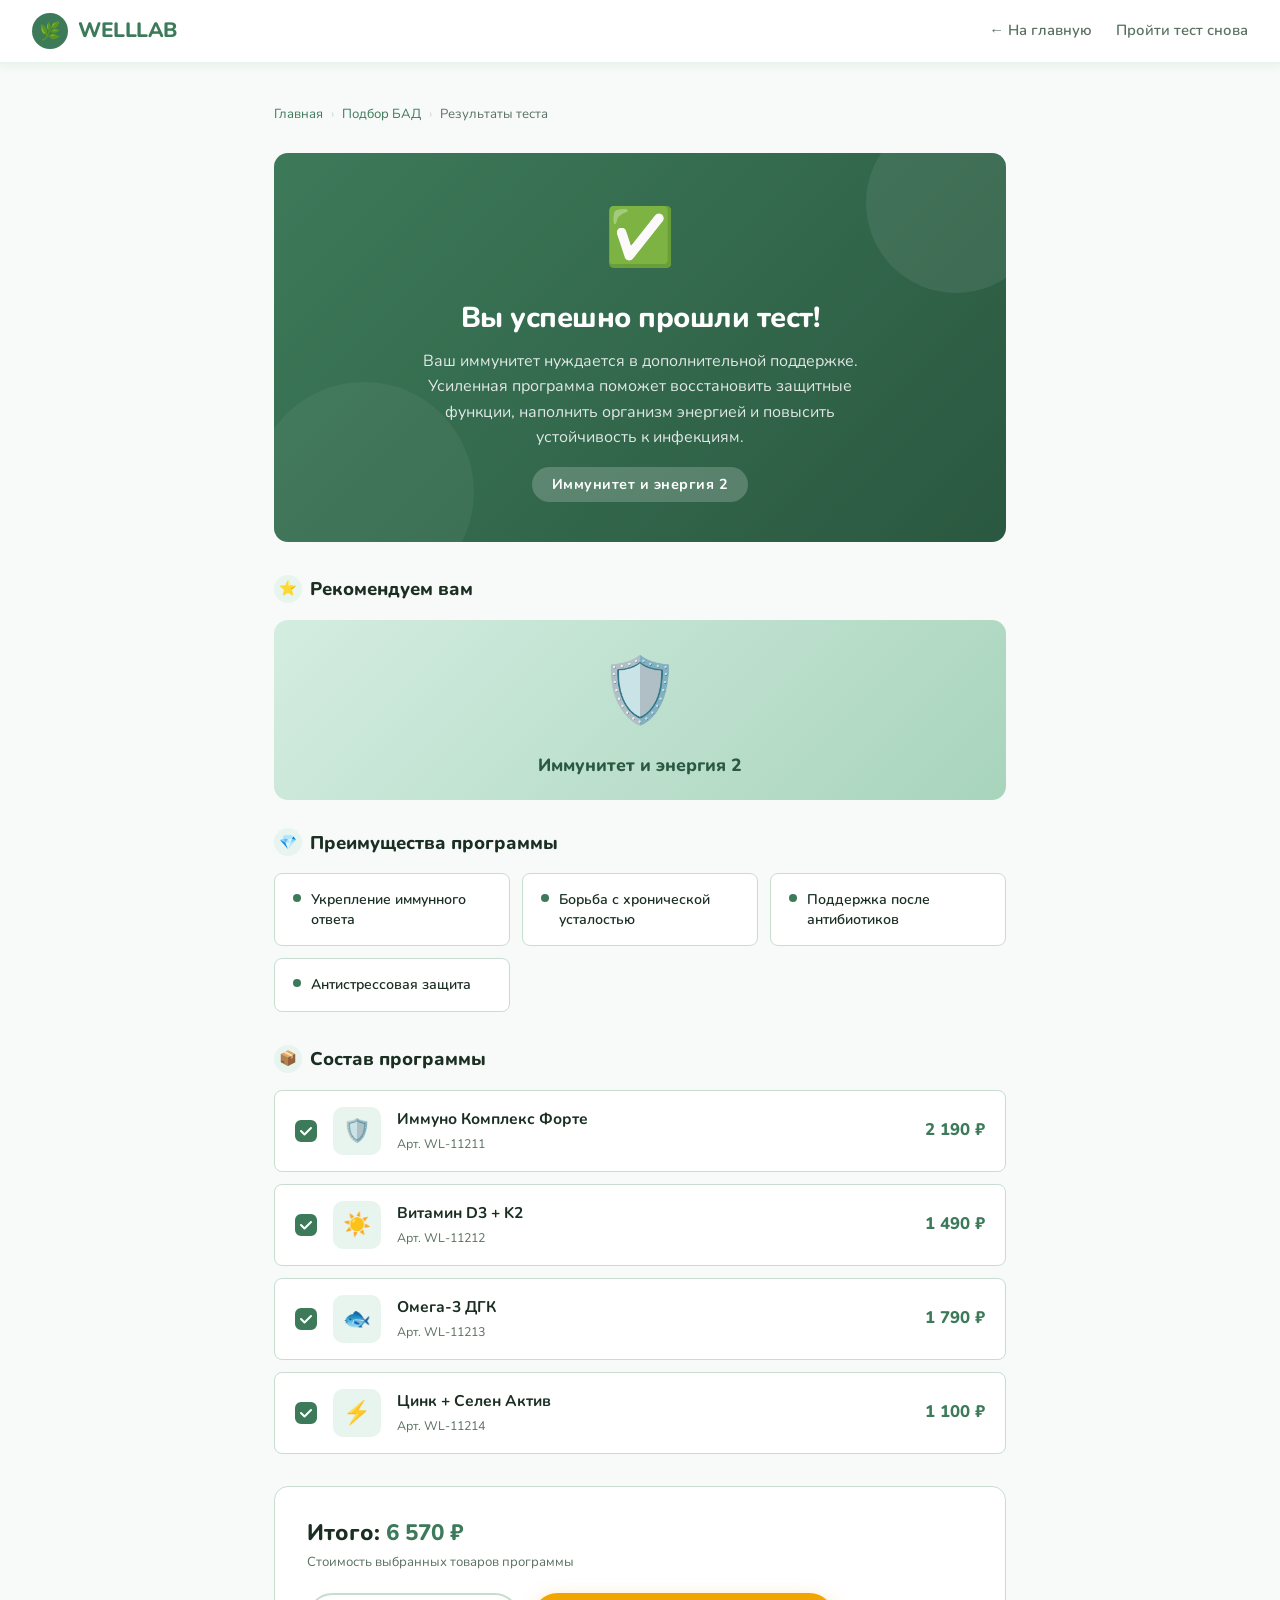
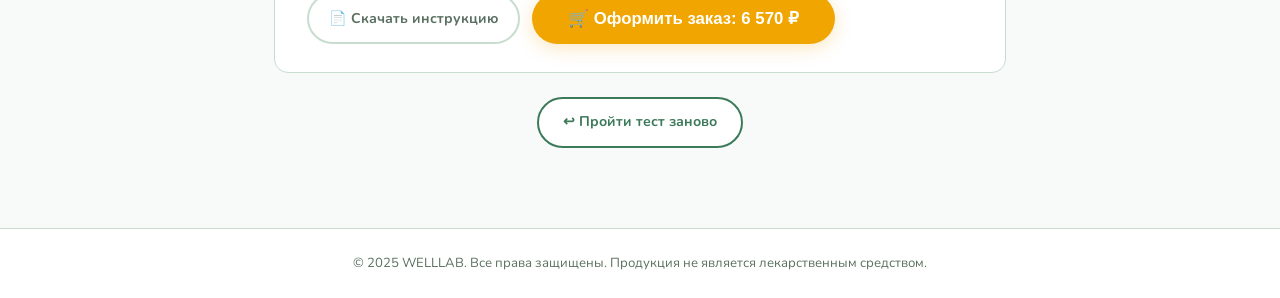
==== result.html @ 95572bc6 "проект ver 1" ====
<!DOCTYPE html>
<html lang="ru">
<head>
  <meta charset="UTF-8"/>
  <meta name="viewport" content="width=device-width, initial-scale=1.0"/>
  <title>Результаты теста — WELLLAB</title>
  <link rel="preconnect" href="https://fonts.googleapis.com"/>
  <link href="https://fonts.googleapis.com/css2?family=Nunito:wght@400;600;700;800;900&display=swap" rel="stylesheet"/>
  <link rel="stylesheet" href="styles.css"/>
</head>
<body>

<header class="site-header">
  <a href="index.html" class="logo">
    <div class="logo-icon">🌿</div>
    WELLLAB
  </a>
  <nav class="header-nav">
    <a href="index.html">← На главную</a>
    <a href="test.html">Пройти тест снова</a>
  </nav>
</header>

<main class="main-content" style="max-width:780px;">

  <!-- BREADCRUMBS -->
  <nav class="breadcrumbs">
    <a href="#">Главная</a>
    <span class="sep">›</span>
    <a href="index.html">Подбор БАД</a>
    <span class="sep">›</span>
    <span>Результаты теста</span>
  </nav>

  <!-- RESULT HERO -->
  <div class="result-hero">
    <span class="result-check">✅</span>
    <h1 class="result-title">Вы успешно прошли тест!</h1>
    <p class="result-subtitle" id="result-desc">
      На основе ваших ответов мы подобрали оптимальную программу БАД, которая поможет улучшить ваше самочувствие.
    </p>
    <div class="result-program-name" id="program-badge">Определяется...</div>
  </div>

  <!-- RECOMMENDATIONS -->
  <div style="margin-bottom:28px;">
    <div class="section-title">
      <span class="section-icon">⭐</span>
      Рекомендуем вам
    </div>

    <!-- Program image placeholder -->
    <div style="background:linear-gradient(135deg,#d4ede1,#a8d4bc);border-radius:var(--radius);height:180px;display:flex;align-items:center;justify-content:center;margin-bottom:20px;overflow:hidden;">
      <div style="text-align:center;">
        <div style="font-size:4rem;" id="program-emoji">🌿</div>
        <div style="font-weight:800;color:var(--green-dark);margin-top:8px;font-size:1.1rem;" id="program-name-display">Ваша программа</div>
      </div>
    </div>
  </div>

  <!-- BENEFITS -->
  <div style="margin-bottom:28px;">
    <div class="section-title">
      <span class="section-icon">💎</span>
      Преимущества программы
    </div>
    <div class="benefits-grid" id="benefits-grid">
      <!-- Filled by JS -->
    </div>
  </div>

  <!-- COMPOSITION -->
  <div style="margin-bottom:28px;">
    <div class="section-title">
      <span class="section-icon">📦</span>
      Состав программы
    </div>
    <div class="products-grid" id="products-grid">
      <!-- Filled by JS -->
    </div>
  </div>

  <!-- CTA -->
  <div class="cta-block">
    <div>
      <div class="cta-total">
        Итого: <span id="total-price">0 ₽</span>
      </div>
      <div class="cta-sub">Стоимость выбранных товаров программы</div>
    </div>
    <div style="display:flex;gap:12px;flex-wrap:wrap;">
      <a href="#" class="btn-download" id="btn-pdf" download>
        📄 Скачать инструкцию
      </a>
      <button class="btn-accent" id="btn-order" onclick="placeOrder()">
        🛒 Оформить заказ
      </button>
    </div>
  </div>

  <!-- RESTART -->
  <div style="text-align:center;margin-top:24px;">
    <a href="test.html" class="btn-secondary" style="font-size:0.88rem;">
      ↩ Пройти тест заново
    </a>
  </div>

</main>

<footer class="site-footer">
  © 2025 WELLLAB. Все права защищены. Продукция не является лекарственным средством.
</footer>

<script>
// ===================== PROGRAM DATA =====================

const PROGRAMS = {
  'Иммунитет и энергия 1': {
    emoji: '🛡️',
    description: 'Отличный результат! Ваш иммунитет в хорошей форме. Базовая программа поддержит защитные силы организма и обеспечит стабильный уровень энергии на каждый день.',
    benefits: [
      'Поддержка естественного иммунитета',
      'Профилактика сезонных ОРВИ',
      'Заряд бодрости и энергии',
      'Антиоксидантная защита клеток'
    ],
    products: [
      { name: 'Иммуно Комплекс', article: 'WL-11201', price: 1890, icon: '🛡️' },
      { name: 'Витамин C 1000', article: 'WL-11202', price: 1250, icon: '🍊' },
      { name: 'Цинк + Селен', article: 'WL-11203', price: 980, icon: '⚡' }
    ]
  },
  'Иммунитет и энергия 2': {
    emoji: '🛡️',
    description: 'Ваш иммунитет нуждается в дополнительной поддержке. Усиленная программа поможет восстановить защитные функции, наполнить организм энергией и повысить устойчивость к инфекциям.',
    benefits: [
      'Укрепление иммунного ответа',
      'Борьба с хронической усталостью',
      'Поддержка после антибиотиков',
      'Антистрессовая защита'
    ],
    products: [
      { name: 'Иммуно Комплекс Форте', article: 'WL-11211', price: 2190, icon: '🛡️' },
      { name: 'Витамин D3 + K2', article: 'WL-11212', price: 1490, icon: '☀️' },
      { name: 'Омега-3 ДГК', article: 'WL-11213', price: 1790, icon: '🐟' },
      { name: 'Цинк + Селен Актив', article: 'WL-11214', price: 1100, icon: '⚡' }
    ]
  },
  'Иммунитет и энергия 3': {
    emoji: '🛡️',
    description: 'Ваш организм требует комплексного восстановления. Максимальная программа разработана для глубокой поддержки иммунитета, восстановления после заболеваний и зарядки энергией.',
    benefits: [
      'Глубокое восстановление иммунитета',
      'Устранение хронического дефицита витаминов',
      'Энергетическая поддержка митохондрий',
      'Противовоспалительный эффект',
      'Восстановление микробиома'
    ],
    products: [
      { name: 'Иммуно Комплекс Макс', article: 'WL-11221', price: 2590, icon: '🛡️' },
      { name: 'Витамин D3 5000 МЕ', article: 'WL-11222', price: 1690, icon: '☀️' },
      { name: 'Омега-3 Премиум', article: 'WL-11223', price: 2190, icon: '🐟' },
      { name: 'Пробиотик Комплекс', article: 'WL-11224', price: 1890, icon: '🦠' },
      { name: 'Коэнзим Q10', article: 'WL-11225', price: 2100, icon: '⚡' }
    ]
  },
  'Зрение 1': {
    emoji: '👁️',
    description: 'Ваши глаза в целом здоровы. Базовая программа для зрения обеспечит профилактическую поддержку и защиту от негативного воздействия экранов и ультрафиолета.',
    benefits: [
      'Профилактика усталости глаз',
      'Защита от синего света',
      'Поддержка цветового зрения',
      'Антиоксидантная защита сетчатки'
    ],
    products: [
      { name: 'Черника Форте', article: 'WL-21101', price: 1390, icon: '🫐' },
      { name: 'Лютеин + Зеаксантин', article: 'WL-21102', price: 1790, icon: '👁️' },
      { name: 'Витамин А', article: 'WL-21103', price: 890, icon: '🥕' }
    ]
  },
  'Зрение 2': {
    emoji: '👁️',
    description: 'Ваши глаза испытывают повышенную нагрузку и нуждаются в серьёзной поддержке. Усиленная программа восстановит зрительные функции, снимет синдром сухого глаза и укрепит сосуды глаз.',
    benefits: [
      'Устранение синдрома сухого глаза',
      'Восстановление при напряжении зрения',
      'Укрепление сосудов сетчатки',
      'Снижение головной боли от экранов',
      'Поддержка ночного зрения'
    ],
    products: [
      { name: 'Черника Форте Макс', article: 'WL-21111', price: 1890, icon: '🫐' },
      { name: 'Лютеин Комплекс', article: 'WL-21112', price: 2190, icon: '👁️' },
      { name: 'Омега-3 для зрения', article: 'WL-21113', price: 1790, icon: '🐟' },
      { name: 'Витамин A + E', article: 'WL-21114', price: 990, icon: '🥕' }
    ]
  },
  'Очищение организма 1': {
    emoji: '🌀',
    description: 'Ваш организм справляется хорошо, но небольшая детокс-поддержка пойдёт на пользу. Мягкая программа очистит организм и улучшит общее самочувствие.',
    benefits: [
      'Мягкое очищение печени',
      'Улучшение работы кишечника',
      'Выведение токсинов',
      'Поддержка кожи изнутри'
    ],
    products: [
      { name: 'Детокс Лайт', article: 'WL-31101', price: 1590, icon: '🌿' },
      { name: 'Клетчатка Пшеничная', article: 'WL-31102', price: 890, icon: '🌾' },
      { name: 'Пробиотик Баланс', article: 'WL-31103', price: 1390, icon: '🦠' }
    ]
  },
  'Очищение организма 2': {
    emoji: '🌀',
    description: 'Вашему организму нужна активная поддержка. Программа среднего уровня комплексно очистит печень и кишечник, нормализует обмен веществ и улучшит состояние кожи.',
    benefits: [
      'Активная детоксикация печени',
      'Нормализация работы ЖКТ',
      'Устранение кожных проявлений интоксикации',
      'Борьба с лишним весом'
    ],
    products: [
      { name: 'Детокс Актив', article: 'WL-31111', price: 2090, icon: '🌿' },
      { name: 'Гепатопротектор Форте', article: 'WL-31112', price: 2390, icon: '🫀' },
      { name: 'Пробиотик + Пребиотик', article: 'WL-31113', price: 1790, icon: '🦠' },
      { name: 'Сорбент Природный', article: 'WL-31114', price: 990, icon: '🪨' }
    ]
  },
  'Очищение организма 3': {
    emoji: '🌀',
    description: 'Ваш организм накопил значительную нагрузку токсинов. Интенсивная программа детоксикации полностью восстановит функции печени, кишечника и нормализует состояние кожи.',
    benefits: [
      'Глубокая детоксикация организма',
      'Полное восстановление микробиома',
      'Интенсивная поддержка печени',
      'Борьба с хронической интоксикацией',
      'Оздоровление кожи и волос'
    ],
    products: [
      { name: 'Детокс Максимум', article: 'WL-31121', price: 2790, icon: '🌿' },
      { name: 'Гепатопротектор Плюс', article: 'WL-31122', price: 2790, icon: '🫀' },
      { name: 'Синбиотик Комплекс', article: 'WL-31123', price: 2190, icon: '🦠' },
      { name: 'Сорбент + Клетчатка', article: 'WL-31124', price: 1290, icon: '🪨' },
      { name: 'Куркумин Актив', article: 'WL-31125', price: 1890, icon: '🌸' }
    ]
  }
};

// ===================== STATE =====================
let checkedProducts = [];
let currentProgram = null;

// ===================== INIT =====================
function init() {
  const raw = sessionStorage.getItem('testResult');
  if (!raw) {
    // Demo fallback
    loadProgram('Иммунитет и энергия 2', 'Иммунитет и энергия');
    return;
  }

  const result = JSON.parse(raw);
  document.getElementById('program-badge').textContent = result.program;

  const prog = PROGRAMS[result.program];
  if (!prog) {
    loadProgram('Иммунитет и энергия 2', 'Иммунитет и энергия');
    return;
  }

  loadProgram(result.program, result.topic);
}

function loadProgram(programKey, topic) {
  currentProgram = programKey;
  const prog = PROGRAMS[programKey];

  // Update hero
  document.getElementById('result-desc').textContent = prog.description;
  document.getElementById('program-badge').textContent = programKey;
  document.getElementById('program-emoji').textContent = prog.emoji;
  document.getElementById('program-name-display').textContent = programKey;

  // Benefits
  const grid = document.getElementById('benefits-grid');
  grid.innerHTML = prog.benefits.map(b => `
    <div class="benefit-card">
      <span class="benefit-dot"></span>
      ${b}
    </div>
  `).join('');

  // Products
  checkedProducts = prog.products.map(() => true);
  renderProducts(prog);
}

function renderProducts(prog) {
  const grid = document.getElementById('products-grid');
  grid.innerHTML = prog.products.map((p, i) => `
    <div class="product-card" id="product-${i}">
      <div class="product-checkbox ${checkedProducts[i] ? '' : 'unchecked'}" id="chk-${i}" onclick="toggleProduct(${i})">
        ${checkedProducts[i] ? `<svg viewBox="0 0 14 14" fill="none" xmlns="http://www.w3.org/2000/svg">
          <path d="M2 7L5.5 10.5L12 4" stroke="white" stroke-width="2" stroke-linecap="round" stroke-linejoin="round"/>
        </svg>` : ''}
      </div>
      <div class="product-icon">${p.icon}</div>
      <div class="product-info">
        <div class="product-name">${p.name}</div>
        <div class="product-article">Арт. ${p.article}</div>
      </div>
      <div class="product-price">${p.price.toLocaleString('ru-RU')} ₽</div>
    </div>
  `).join('');

  updateTotal(prog);
}

function toggleProduct(i) {
  checkedProducts[i] = !checkedProducts[i];
  const prog = PROGRAMS[currentProgram];
  renderProducts(prog);
}

function updateTotal(prog) {
  let total = 0;
  prog.products.forEach((p, i) => {
    if (checkedProducts[i]) total += p.price;
  });
  document.getElementById('total-price').textContent = total.toLocaleString('ru-RU') + ' ₽';
  document.getElementById('btn-order').textContent = `🛒 Оформить заказ: ${total.toLocaleString('ru-RU')} ₽`;
}

function placeOrder() {
  const prog = PROGRAMS[currentProgram];
  const selected = prog.products.filter((p, i) => checkedProducts[i]);
  const names = selected.map(p => p.name).join(', ');
  alert(`Заказ оформляется!\n\nТовары: ${names}\n\nВ реальном сайте здесь откроется страница оформления заказа.`);
}

// ===================== RUN =====================
init();
</script>

</body>
</html>
---- styles.css ----
/* ===== CSS VARIABLES ===== */
:root {
  --green: #3d7a5a;
  --green-dark: #2a5840;
  --green-light: #e8f4ee;
  --green-mid: #6aab84;
  --accent: #f0a500;
  --accent-light: #fff8e7;
  --text: #1a2e22;
  --text-muted: #5a7060;
  --border: #c8ddd0;
  --bg: #f7faf8;
  --white: #ffffff;
  --red: #d94040;
  --red-light: #fdf0f0;
  --gray-light: #d0d8d4;
  --gray-mid: #8a9e94;
  --shadow: 0 2px 16px rgba(61,122,90,0.10);
  --shadow-card: 0 4px 24px rgba(61,122,90,0.13);
  --radius: 14px;
  --radius-sm: 8px;
}

/* ===== RESET & BASE ===== */
*, *::before, *::after { box-sizing: border-box; margin: 0; padding: 0; }

html { font-size: 16px; scroll-behavior: smooth; }

body {
  font-family: 'Nunito', 'Segoe UI', Arial, sans-serif;
  background: var(--bg);
  color: var(--text);
  min-height: 100vh;
  line-height: 1.6;
}

/* ===== HEADER ===== */
.site-header {
  background: var(--white);
  border-bottom: 2px solid var(--green-light);
  padding: 0 32px;
  height: 64px;
  display: flex;
  align-items: center;
  justify-content: space-between;
  position: sticky;
  top: 0;
  z-index: 100;
  box-shadow: 0 2px 8px rgba(61,122,90,0.07);
}

.logo {
  display: flex;
  align-items: center;
  gap: 10px;
  text-decoration: none;
  font-weight: 800;
  font-size: 1.3rem;
  color: var(--green);
  letter-spacing: -0.5px;
}

.logo-icon {
  width: 36px;
  height: 36px;
  background: var(--green);
  border-radius: 50%;
  display: flex;
  align-items: center;
  justify-content: center;
  color: white;
  font-size: 1.1rem;
}

.header-nav { display: flex; gap: 24px; align-items: center; }
.header-nav a {
  text-decoration: none;
  color: var(--text-muted);
  font-size: 0.92rem;
  font-weight: 600;
  transition: color 0.2s;
}
.header-nav a:hover { color: var(--green); }

/* ===== BREADCRUMBS ===== */
.breadcrumbs {
  display: flex;
  align-items: center;
  gap: 8px;
  font-size: 0.82rem;
  color: var(--text-muted);
  margin-bottom: 28px;
}
.breadcrumbs a { color: var(--green); text-decoration: none; }
.breadcrumbs a:hover { text-decoration: underline; }
.breadcrumbs .sep { color: var(--gray-light); }

/* ===== MAIN LAYOUT ===== */
.main-content {
  max-width: 860px;
  margin: 0 auto;
  padding: 40px 24px 80px;
}

/* ===== WELCOME PAGE ===== */
.welcome-hero {
  display: grid;
  grid-template-columns: 1fr 1fr;
  gap: 40px;
  align-items: start;
  margin-bottom: 40px;
}

.welcome-banner {
  border-radius: var(--radius);
  overflow: hidden;
  box-shadow: var(--shadow-card);
  background: linear-gradient(135deg, #d4ede1 0%, #a8d4bc 100%);
  min-height: 320px;
  display: flex;
  align-items: center;
  justify-content: center;
  position: relative;
}

.welcome-banner-inner {
  text-align: center;
  padding: 32px;
}

.banner-emoji { font-size: 5rem; display: block; margin-bottom: 12px; }
.banner-label {
  font-size: 0.9rem;
  font-weight: 700;
  color: var(--green-dark);
  letter-spacing: 1px;
  text-transform: uppercase;
}

.welcome-info { padding: 8px 0; }

.page-title {
  font-size: 1.9rem;
  font-weight: 800;
  color: var(--text);
  line-height: 1.25;
  margin-bottom: 20px;
  letter-spacing: -0.5px;
}

.page-title span { color: var(--green); }

.welcome-description {
  font-size: 0.97rem;
  color: var(--text-muted);
  line-height: 1.7;
  margin-bottom: 20px;
}

.welcome-features {
  list-style: none;
  margin-bottom: 24px;
  display: flex;
  flex-direction: column;
  gap: 8px;
}

.welcome-features li {
  display: flex;
  align-items: center;
  gap: 10px;
  font-size: 0.92rem;
  color: var(--text);
  font-weight: 600;
}

.feature-icon {
  width: 28px;
  height: 28px;
  background: var(--green-light);
  border-radius: 50%;
  display: flex;
  align-items: center;
  justify-content: center;
  font-size: 0.85rem;
  flex-shrink: 0;
}

.warning-box {
  background: var(--accent-light);
  border: 1.5px solid #f5d070;
  border-radius: var(--radius-sm);
  padding: 14px 16px;
  font-size: 0.85rem;
  color: #7a5c00;
  line-height: 1.55;
  margin-bottom: 28px;
}

.warning-box strong { font-weight: 800; }

/* ===== BUTTONS ===== */
.btn-primary {
  display: inline-flex;
  align-items: center;
  gap: 8px;
  background: var(--green);
  color: var(--white);
  font-size: 1rem;
  font-weight: 700;
  padding: 14px 32px;
  border: none;
  border-radius: 50px;
  cursor: pointer;
  text-decoration: none;
  transition: background 0.2s, box-shadow 0.2s, transform 0.15s;
  box-shadow: 0 4px 16px rgba(61,122,90,0.22);
}

.btn-primary:hover {
  background: var(--green-dark);
  box-shadow: 0 6px 24px rgba(61,122,90,0.30);
  transform: translateY(-1px);
}

.btn-primary:active { transform: translateY(0); }

.btn-secondary {
  display: inline-flex;
  align-items: center;
  gap: 8px;
  background: var(--white);
  color: var(--green);
  font-size: 0.95rem;
  font-weight: 700;
  padding: 12px 24px;
  border: 2px solid var(--green);
  border-radius: 50px;
  cursor: pointer;
  text-decoration: none;
  transition: all 0.2s;
}

.btn-secondary:hover {
  background: var(--green-light);
}

.btn-secondary:disabled, .btn-secondary[disabled] {
  opacity: 0.38;
  cursor: not-allowed;
  pointer-events: none;
}

.btn-accent {
  display: inline-flex;
  align-items: center;
  gap: 8px;
  background: var(--accent);
  color: var(--white);
  font-size: 1.05rem;
  font-weight: 800;
  padding: 15px 36px;
  border: none;
  border-radius: 50px;
  cursor: pointer;
  text-decoration: none;
  transition: background 0.2s, box-shadow 0.2s, transform 0.15s;
  box-shadow: 0 4px 18px rgba(240,165,0,0.25);
}

.btn-accent:hover {
  background: #d4920a;
  box-shadow: 0 6px 24px rgba(240,165,0,0.35);
  transform: translateY(-1px);
}

/* ===== STEPPER ===== */
.stepper-wrap {
  margin-bottom: 32px;
}

.stepper-header {
  display: flex;
  justify-content: space-between;
  align-items: center;
  margin-bottom: 12px;
}

.stepper-title {
  font-size: 1.5rem;
  font-weight: 800;
  color: var(--text);
}

.step-label {
  font-size: 0.85rem;
  font-weight: 700;
  color: var(--text-muted);
  background: var(--green-light);
  padding: 4px 12px;
  border-radius: 50px;
}

.stepper-bar {
  display: flex;
  gap: 8px;
  margin-bottom: 6px;
}

.step-track {
  flex: 1;
  height: 6px;
  border-radius: 3px;
  background: var(--gray-light);
  transition: background 0.3s;
}

.step-track.active { background: var(--text); }
.step-track.done { background: var(--green); }

/* ===== QUESTION CARD ===== */
.question-card {
  background: var(--white);
  border-radius: var(--radius);
  box-shadow: var(--shadow);
  padding: 36px 40px;
  margin-bottom: 24px;
  border: 1.5px solid var(--border);
  animation: fadeInUp 0.3s ease;
}

@keyframes fadeInUp {
  from { opacity: 0; transform: translateY(16px); }
  to { opacity: 1; transform: translateY(0); }
}

.question-meta {
  display: flex;
  align-items: center;
  gap: 10px;
  margin-bottom: 14px;
}

.question-num {
  font-size: 0.8rem;
  font-weight: 700;
  color: var(--green);
  background: var(--green-light);
  padding: 3px 10px;
  border-radius: 50px;
  letter-spacing: 0.5px;
}

.question-text {
  font-size: 1.1rem;
  font-weight: 700;
  color: var(--text);
  line-height: 1.4;
  margin-bottom: 20px;
}

/* ===== INPUT FIELDS ===== */
.input-field {
  width: 100%;
  max-width: 220px;
  padding: 12px 16px;
  border: 2px solid var(--border);
  border-radius: var(--radius-sm);
  font-size: 1rem;
  font-family: inherit;
  color: var(--text);
  background: var(--white);
  transition: border-color 0.2s, box-shadow 0.2s;
  outline: none;
}

.input-field:focus {
  border-color: var(--green);
  box-shadow: 0 0 0 3px rgba(61,122,90,0.12);
}

.input-field.error {
  border-color: var(--red);
  box-shadow: 0 0 0 3px rgba(217,64,64,0.10);
}

.input-hint {
  margin-top: 6px;
  font-size: 0.8rem;
  color: var(--red);
  font-weight: 600;
  display: none;
}

.input-hint.visible { display: block; }

/* ===== RADIO OPTIONS ===== */
.options-list {
  display: flex;
  flex-direction: column;
  gap: 10px;
}

.option-label {
  display: flex;
  align-items: center;
  gap: 12px;
  padding: 13px 18px;
  border: 2px solid var(--border);
  border-radius: var(--radius-sm);
  cursor: pointer;
  transition: border-color 0.2s, background 0.2s;
  font-size: 0.97rem;
  font-weight: 600;
  color: var(--text);
  user-select: none;
}

.option-label:hover {
  border-color: var(--green-mid);
  background: var(--green-light);
}

.option-label.selected {
  border-color: var(--green);
  background: var(--green-light);
  color: var(--green-dark);
}

.option-radio {
  width: 20px;
  height: 20px;
  border: 2px solid var(--border);
  border-radius: 50%;
  flex-shrink: 0;
  display: flex;
  align-items: center;
  justify-content: center;
  transition: border-color 0.2s;
}

.option-label.selected .option-radio {
  border-color: var(--green);
  background: var(--green);
}

.option-label.selected .option-radio::after {
  content: '';
  width: 8px;
  height: 8px;
  background: white;
  border-radius: 50%;
}

/* ===== NAV BUTTONS ===== */
.nav-buttons {
  display: flex;
  gap: 12px;
  align-items: center;
  justify-content: space-between;
  margin-top: 8px;
}

.nav-left { display: flex; gap: 12px; }

/* ===== PROGRESS INFO ===== */
.progress-info {
  display: flex;
  align-items: center;
  justify-content: space-between;
  font-size: 0.82rem;
  color: var(--text-muted);
  margin-top: 4px;
}

/* ===== RESULT PAGE ===== */
.result-hero {
  background: linear-gradient(135deg, var(--green) 0%, var(--green-dark) 100%);
  border-radius: var(--radius);
  padding: 40px;
  color: white;
  text-align: center;
  margin-bottom: 32px;
  position: relative;
  overflow: hidden;
}

.result-hero::before {
  content: '';
  position: absolute;
  top: -40px; right: -40px;
  width: 180px; height: 180px;
  border-radius: 50%;
  background: rgba(255,255,255,0.07);
}

.result-hero::after {
  content: '';
  position: absolute;
  bottom: -60px; left: -20px;
  width: 220px; height: 220px;
  border-radius: 50%;
  background: rgba(255,255,255,0.05);
}

.result-check {
  font-size: 3.5rem;
  margin-bottom: 12px;
  display: block;
}

.result-title {
  font-size: 1.8rem;
  font-weight: 800;
  margin-bottom: 8px;
  letter-spacing: -0.5px;
}

.result-subtitle {
  font-size: 1rem;
  opacity: 0.85;
  max-width: 480px;
  margin: 0 auto;
  line-height: 1.6;
}

.result-program-name {
  display: inline-block;
  background: rgba(255,255,255,0.2);
  border-radius: 50px;
  padding: 6px 20px;
  font-size: 0.9rem;
  font-weight: 700;
  margin-top: 16px;
  letter-spacing: 0.5px;
}

/* Section titles */
.section-title {
  font-size: 1.15rem;
  font-weight: 800;
  color: var(--text);
  margin-bottom: 16px;
  display: flex;
  align-items: center;
  gap: 8px;
}

.section-icon {
  width: 28px;
  height: 28px;
  background: var(--green-light);
  border-radius: 50%;
  display: flex;
  align-items: center;
  justify-content: center;
  font-size: 0.9rem;
}

/* Benefits */
.benefits-grid {
  display: grid;
  grid-template-columns: repeat(auto-fill, minmax(200px, 1fr));
  gap: 12px;
  margin-bottom: 32px;
}

.benefit-card {
  background: var(--white);
  border: 1.5px solid var(--border);
  border-radius: var(--radius-sm);
  padding: 16px 18px;
  font-size: 0.88rem;
  font-weight: 600;
  color: var(--text);
  display: flex;
  align-items: flex-start;
  gap: 10px;
  line-height: 1.4;
}

.benefit-dot {
  width: 8px;
  height: 8px;
  background: var(--green);
  border-radius: 50%;
  flex-shrink: 0;
  margin-top: 4px;
}

/* Products */
.products-grid {
  display: flex;
  flex-direction: column;
  gap: 12px;
  margin-bottom: 32px;
}

.product-card {
  background: var(--white);
  border: 1.5px solid var(--border);
  border-radius: var(--radius-sm);
  padding: 16px 20px;
  display: flex;
  align-items: center;
  gap: 16px;
  transition: border-color 0.2s, box-shadow 0.2s;
}

.product-card:hover { border-color: var(--green-mid); box-shadow: var(--shadow); }

.product-checkbox {
  width: 22px;
  height: 22px;
  border: 2px solid var(--green);
  border-radius: 6px;
  flex-shrink: 0;
  display: flex;
  align-items: center;
  justify-content: center;
  cursor: pointer;
  background: var(--green);
  transition: background 0.2s, border-color 0.2s;
}

.product-checkbox.unchecked {
  background: transparent;
}

.product-checkbox svg { width: 14px; height: 14px; }

.product-icon {
  width: 48px;
  height: 48px;
  background: var(--green-light);
  border-radius: 10px;
  display: flex;
  align-items: center;
  justify-content: center;
  font-size: 1.4rem;
  flex-shrink: 0;
}

.product-info { flex: 1; }
.product-name {
  font-size: 0.97rem;
  font-weight: 700;
  color: var(--text);
  margin-bottom: 2px;
}

.product-article {
  font-size: 0.78rem;
  color: var(--text-muted);
}

.product-price {
  font-size: 1.05rem;
  font-weight: 800;
  color: var(--green);
  white-space: nowrap;
}

/* CTA block */
.cta-block {
  background: var(--white);
  border: 1.5px solid var(--border);
  border-radius: var(--radius);
  padding: 28px 32px;
  display: flex;
  align-items: center;
  justify-content: space-between;
  gap: 20px;
  flex-wrap: wrap;
  margin-bottom: 20px;
}

.cta-total {
  font-size: 1.4rem;
  font-weight: 800;
  color: var(--text);
}

.cta-total span {
  color: var(--green);
}

.cta-sub {
  font-size: 0.82rem;
  color: var(--text-muted);
  margin-top: 2px;
}

.btn-download {
  display: inline-flex;
  align-items: center;
  gap: 8px;
  background: var(--white);
  color: var(--text-muted);
  font-size: 0.88rem;
  font-weight: 700;
  padding: 10px 20px;
  border: 2px solid var(--border);
  border-radius: 50px;
  cursor: pointer;
  text-decoration: none;
  transition: all 0.2s;
}

.btn-download:hover {
  border-color: var(--green);
  color: var(--green);
}

/* ===== FOOTER ===== */
.site-footer {
  background: var(--white);
  border-top: 1.5px solid var(--border);
  text-align: center;
  padding: 24px;
  font-size: 0.82rem;
  color: var(--text-muted);
}

/* ===== RESPONSIVE ===== */
@media (max-width: 700px) {
  .welcome-hero { grid-template-columns: 1fr; }
  .question-card { padding: 24px 20px; }
  .cta-block { flex-direction: column; align-items: flex-start; }
  .result-hero { padding: 28px 20px; }
  .site-header { padding: 0 16px; }
  .main-content { padding: 24px 16px 60px; }
  .header-nav { display: none; }
  .benefits-grid { grid-template-columns: 1fr 1fr; }
}
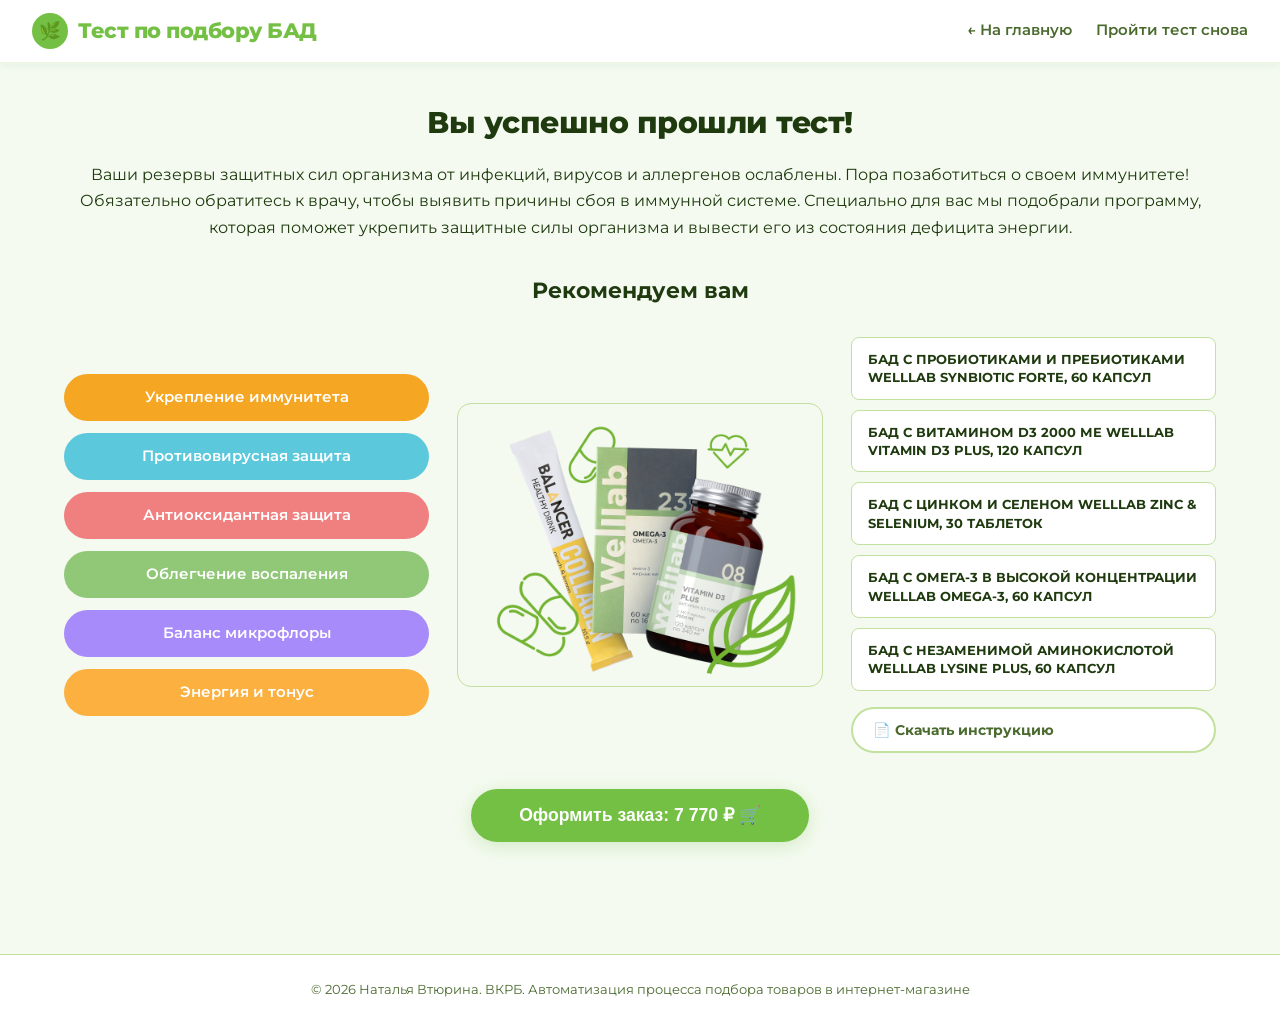
==== commit 7e7d3ee2: "проект ver 2" ====
--- a/result.html
+++ b/result.html
@@ -3,17 +3,32 @@
 <head>
   <meta charset="UTF-8"/>
   <meta name="viewport" content="width=device-width, initial-scale=1.0"/>
-  <title>Результаты теста — WELLLAB</title>
+  <title>Результаты теста</title>
+  <link rel="icon" type="image/png" href="pictures/favicon.png"/>
   <link rel="preconnect" href="https://fonts.googleapis.com"/>
-  <link href="https://fonts.googleapis.com/css2?family=Nunito:wght@400;600;700;800;900&display=swap" rel="stylesheet"/>
+  <link href="https://fonts.googleapis.com/css2?family=Montserrat:wght@400;500;600;700;800;900&display=swap" rel="stylesheet"/>
   <link rel="stylesheet" href="styles.css"/>
+  <style>
+    .result-grid {
+      display: grid;
+      grid-template-columns: 1fr 1fr 1fr;
+      gap: 28px;
+      align-items: center;
+      margin-bottom: 36px;
+    }
+    @media (max-width: 760px) {
+      .result-grid {
+        grid-template-columns: 1fr;
+      }
+    }
+  </style>
 </head>
 <body>
 
 <header class="site-header">
   <a href="index.html" class="logo">
     <div class="logo-icon">🌿</div>
-    WELLLAB
+    Тест по подбору БАД
   </a>
   <nav class="header-nav">
     <a href="index.html">← На главную</a>
@@ -21,94 +36,55 @@
   </nav>
 </header>
 
-<main class="main-content" style="max-width:780px;">
-
-  <!-- BREADCRUMBS -->
-  <nav class="breadcrumbs">
-    <a href="#">Главная</a>
-    <span class="sep">›</span>
-    <a href="index.html">Подбор БАД</a>
-    <span class="sep">›</span>
-    <span>Результаты теста</span>
-  </nav>
-
-  <!-- RESULT HERO -->
-  <div class="result-hero">
-    <span class="result-check">✅</span>
-    <h1 class="result-title">Вы успешно прошли тест!</h1>
-    <p class="result-subtitle" id="result-desc">
-      На основе ваших ответов мы подобрали оптимальную программу БАД, которая поможет улучшить ваше самочувствие.
-    </p>
-    <div class="result-program-name" id="program-badge">Определяется...</div>
-  </div>
-
-  <!-- RECOMMENDATIONS -->
-  <div style="margin-bottom:28px;">
-    <div class="section-title">
-      <span class="section-icon">⭐</span>
-      Рекомендуем вам
-    </div>
-
-    <!-- Program image placeholder -->
-    <div style="background:linear-gradient(135deg,#d4ede1,#a8d4bc);border-radius:var(--radius);height:180px;display:flex;align-items:center;justify-content:center;margin-bottom:20px;overflow:hidden;">
-      <div style="text-align:center;">
-        <div style="font-size:4rem;" id="program-emoji">🌿</div>
-        <div style="font-weight:800;color:var(--green-dark);margin-top:8px;font-size:1.1rem;" id="program-name-display">Ваша программа</div>
-      </div>
-    </div>
-  </div>
-
-  <!-- BENEFITS -->
-  <div style="margin-bottom:28px;">
-    <div class="section-title">
-      <span class="section-icon">💎</span>
-      Преимущества программы
-    </div>
-    <div class="benefits-grid" id="benefits-grid">
+<main class="main-content" style="max-width:1200px;">
+
+  <!-- TITLE -->
+  <h1 class="page-title" style="text-align:center;margin-bottom:20px;">Вы успешно прошли тест!</h1>
+
+  <!-- DESCRIPTION -->
+  <p id="result-desc" style="text-align:center;max-width:100%;margin:0 auto 32px;color:var(--text);line-height:1.7;font-size:0.97rem;">
+    На основе ваших ответов мы подобрали оптимальную программу БАД.
+  </p>
+
+  <!-- РЕКОМЕНДУЕМ ВАМ -->
+  <h2 style="text-align:center;font-size:1.4rem;font-weight:700;margin-bottom:28px;color:var(--text);">Рекомендуем вам</h2>
+
+  <!-- THREE-COLUMN -->
+  <div class="result-grid">
+
+    <!-- LEFT: BENEFITS -->
+    <div id="benefits-grid" style="display:flex;flex-direction:column;gap:12px;">
       <!-- Filled by JS -->
     </div>
-  </div>
-
-  <!-- COMPOSITION -->
-  <div style="margin-bottom:28px;">
-    <div class="section-title">
-      <span class="section-icon">📦</span>
-      Состав программы
+
+    <!-- CENTER: IMAGE -->
+    <div style="border:1.5px solid var(--border);border-radius:var(--radius);overflow:hidden;">
+      <img src="pictures/products-banner.png" alt="Продукты WELLLAB" style="width:100%;display:block;object-fit:cover;">
     </div>
-    <div class="products-grid" id="products-grid">
-      <!-- Filled by JS -->
-    </div>
-  </div>
-
-  <!-- CTA -->
-  <div class="cta-block">
-    <div>
-      <div class="cta-total">
-        Итого: <span id="total-price">0 ₽</span>
+
+    <!-- RIGHT: PRODUCTS + DOWNLOAD -->
+    <div style="display:flex;flex-direction:column;gap:12px;">
+      <div id="products-grid" style="display:flex;flex-direction:column;gap:10px;">
+        <!-- Filled by JS -->
       </div>
-      <div class="cta-sub">Стоимость выбранных товаров программы</div>
-    </div>
-    <div style="display:flex;gap:12px;flex-wrap:wrap;">
-      <a href="#" class="btn-download" id="btn-pdf" download>
+      <a href="#" class="btn-download" id="btn-pdf" download style="margin-top:4px;">
         📄 Скачать инструкцию
       </a>
-      <button class="btn-accent" id="btn-order" onclick="placeOrder()">
-        🛒 Оформить заказ
-      </button>
     </div>
+
   </div>
 
-  <!-- RESTART -->
-  <div style="text-align:center;margin-top:24px;">
-    <a href="test.html" class="btn-secondary" style="font-size:0.88rem;">
-      ↩ Пройти тест заново
-    </a>
+  <!-- ORDER BUTTON -->
+  <div style="text-align:center;margin-bottom:32px;">
+    <button class="btn-accent" id="btn-order" onclick="placeOrder()" style="font-size:1.1rem;padding:16px 48px;border-radius:50px;">
+      Оформить заказ: 0 ₽ 🛒
+    </button>
   </div>
 
 </main>
 
 <footer class="site-footer">
-  © 2025 WELLLAB. Все права защищены. Продукция не является лекарственным средством.
+  © 2026 Наталья Втюрина. ВКРБ. Автоматизация процесса подбора товаров в интернет-магазине
 </footer>
 
 <script>
@@ -117,132 +93,132 @@
 const PROGRAMS = {
   'Иммунитет и энергия 1': {
     emoji: '🛡️',
-    description: 'Отличный результат! Ваш иммунитет в хорошей форме. Базовая программа поддержит защитные силы организма и обеспечит стабильный уровень энергии на каждый день.',
-    benefits: [
-      'Поддержка естественного иммунитета',
-      'Профилактика сезонных ОРВИ',
-      'Заряд бодрости и энергии',
-      'Антиоксидантная защита клеток'
-    ],
-    products: [
-      { name: 'Иммуно Комплекс', article: 'WL-11201', price: 1890, icon: '🛡️' },
-      { name: 'Витамин C 1000', article: 'WL-11202', price: 1250, icon: '🍊' },
-      { name: 'Цинк + Селен', article: 'WL-11203', price: 980, icon: '⚡' }
+    description: 'Поздравляем! Ваша иммунная система достаточно сильна, чтобы активно защищать вас от вирусов и аллергенов. Ваше отношение к укреплению физической формы и здоровому образу жизни заслуживает уважения. Чтобы поддержать потенциал защиты организма от вирусов и повысить уровень энергии, рекомендуем профилактический прием программы БАД два раза в год.',
+    benefits: [
+      'Укрепление иммунитета',
+      'Энергия и тонус',
+      'Активное восстановление',
+      'Улучшение адаптации'
+    ],
+    products: [
+      { name: 'БАД с омега-3 в высокой концентрации Welllab OMEGA-3, 60 капсул', article: '#070707', price: 2710, icon: '🐟', url: 'https://greenwayglobal.com/shop/brands/welllab/070707' },
+      { name: 'Напиток с чагой для поддержки иммунитета Welllab Element Chaga Immunity Drink, 25 таблеток', article: '#07124', price: 960, icon: '🍄', url: 'https://greenwayglobal.com/shop/brands/welllab/07124' },
+      { name: 'БАД с органическим йодом Welllab МОРСКОЙ ЙОД, 30 таблеток', article: '#070761', price: 560, icon: '🌊', url: 'https://greenwayglobal.com/shop/brands/welllab/070761' },
+      { name: 'БАД для иммунитета Welllab ImmunoHIT ACTIVE, 60 капсул', article: '#070719', price: 1440, icon: '🛡️', url: 'https://greenwayglobal.com/shop/brands/welllab/070719' },
+      { name: 'Источник магния WELLLAB MAGNESIUM & VITAMIN B6, 90 таблеток', article: '#070742', price: 1280, icon: '💊', url: 'https://greenwayglobal.com/shop/brands/welllab/070742' }
     ]
   },
   'Иммунитет и энергия 2': {
     emoji: '🛡️',
-    description: 'Ваш иммунитет нуждается в дополнительной поддержке. Усиленная программа поможет восстановить защитные функции, наполнить организм энергией и повысить устойчивость к инфекциям.',
-    benefits: [
-      'Укрепление иммунного ответа',
-      'Борьба с хронической усталостью',
-      'Поддержка после антибиотиков',
-      'Антистрессовая защита'
-    ],
-    products: [
-      { name: 'Иммуно Комплекс Форте', article: 'WL-11211', price: 2190, icon: '🛡️' },
-      { name: 'Витамин D3 + K2', article: 'WL-11212', price: 1490, icon: '☀️' },
-      { name: 'Омега-3 ДГК', article: 'WL-11213', price: 1790, icon: '🐟' },
-      { name: 'Цинк + Селен Актив', article: 'WL-11214', price: 1100, icon: '⚡' }
+    description: 'Ваши резервы защитных сил организма от инфекций, вирусов и аллергенов ослаблены. Пора позаботиться о своем иммунитете! Обязательно обратитесь к врачу, чтобы выявить причины сбоя в иммунной системе. Специально для вас мы подобрали программу, которая поможет укрепить защитные силы организма и вывести его из состояния дефицита энергии.',
+    benefits: [
+      'Укрепление иммунитета',
+      'Противовирусная защита',
+      'Антиоксидантная защита',
+      'Облегчение воспаления',
+      'Баланс микрофлоры',
+      'Энергия и тонус'
+    ],
+    products: [
+      { name: 'БАД с пробиотиками и пребиотиками Welllab Synbiotic Forte, 60 капсул', article: '#070736', price: 1300, icon: '🦠', url: 'https://greenwayglobal.com/shop/brands/welllab/070736' },
+      { name: 'БАД с витамином D3 2000 МЕ Welllab VITAMIN D3 PLUS, 120 капсул', article: '#070762', price: 1600, icon: '☀️', url: 'https://greenwayglobal.com/shop/brands/welllab/070762' },
+      { name: 'БАД с цинком и селеном Welllab ZINC & SELENIUM, 30 таблеток', article: '#070754', price: 560, icon: '⚡', url: 'https://greenwayglobal.com/shop/brands/welllab/070754' },
+      { name: 'БАД с омега-3 в высокой концентрации Welllab OMEGA-3, 60 капсул', article: '#070707', price: 2710, icon: '🐟', url: 'https://greenwayglobal.com/shop/brands/welllab/070707' },
+      { name: 'БАД с незаменимой аминокислотой Welllab LYSINE PLUS, 60 капсул', article: '#070714', price: 1600, icon: '💊', url: 'https://greenwayglobal.com/shop/brands/welllab/070714' }
     ]
   },
   'Иммунитет и энергия 3': {
     emoji: '🛡️',
-    description: 'Ваш организм требует комплексного восстановления. Максимальная программа разработана для глубокой поддержки иммунитета, восстановления после заболеваний и зарядки энергией.',
-    benefits: [
-      'Глубокое восстановление иммунитета',
-      'Устранение хронического дефицита витаминов',
-      'Энергетическая поддержка митохондрий',
-      'Противовоспалительный эффект',
-      'Восстановление микробиома'
-    ],
-    products: [
-      { name: 'Иммуно Комплекс Макс', article: 'WL-11221', price: 2590, icon: '🛡️' },
-      { name: 'Витамин D3 5000 МЕ', article: 'WL-11222', price: 1690, icon: '☀️' },
-      { name: 'Омега-3 Премиум', article: 'WL-11223', price: 2190, icon: '🐟' },
-      { name: 'Пробиотик Комплекс', article: 'WL-11224', price: 1890, icon: '🦠' },
-      { name: 'Коэнзим Q10', article: 'WL-11225', price: 2100, icon: '⚡' }
+    description: 'Пришло время переосмыслить стиль жизни и усилить ваш иммунитет! Потенциал защиты организма от инфекций и аллергенов заметно снижен. Рекомендуем наладить режим сна и отдыха, сбалансировать питание, уменьшить влияние фактора стресса. Дополнительную поддержку вашему организму окажет специально подобранная программа БАД.',
+    benefits: [
+      'Укрепление иммунитета',
+      'Противовирусная защита',
+      'Антиоксидантная защита',
+      'Улучшение общего самочувствия'
+    ],
+    products: [
+      { name: 'БАД с омега-3 в высокой концентрации Welllab OMEGA-3, 60 капсул', article: '#070707', price: 2710, icon: '🐟', url: 'https://greenwayglobal.com/shop/brands/welllab/070707' },
+      { name: 'Природный концентрат с полипренолами Welllab liquid Prenovital, 25 мл', article: '#07058', price: 2380, icon: '✨', url: 'https://greenwayglobal.com/shop/brands/welllab-liquid/07058' },
+      { name: 'БАД с витамином D3 2000 МЕ Welllab VITAMIN D3 PLUS, 120 капсул', article: '#070762', price: 1600, icon: '☀️', url: 'https://greenwayglobal.com/shop/brands/welllab/070762' },
+      { name: 'БАД с витамином С Welllab C-COMPLEX PLUS, 60 капсул', article: '#070701', price: 1840, icon: '🍊', url: 'https://greenwayglobal.com/shop/brands/welllab/070701' }
     ]
   },
   'Зрение 1': {
     emoji: '👁️',
-    description: 'Ваши глаза в целом здоровы. Базовая программа для зрения обеспечит профилактическую поддержку и защиту от негативного воздействия экранов и ультрафиолета.',
-    benefits: [
-      'Профилактика усталости глаз',
-      'Защита от синего света',
-      'Поддержка цветового зрения',
-      'Антиоксидантная защита сетчатки'
-    ],
-    products: [
-      { name: 'Черника Форте', article: 'WL-21101', price: 1390, icon: '🫐' },
-      { name: 'Лютеин + Зеаксантин', article: 'WL-21102', price: 1790, icon: '👁️' },
-      { name: 'Витамин А', article: 'WL-21103', price: 890, icon: '🥕' }
+    description: 'В настоящий момент у вас не выявлено серьезных проблем, но современный образ жизни оказывает значительную нагрузку на состояние зрительного аппарата. Не забывайте заботиться о зрении: регулярно посещать офтальмолога, чаще делать упражнения для глаз и давать им отдых от мониторов и гаджетов. Прием программы БАД является одной из эффективных мер профилактики по снижению остроты зрения.',
+    benefits: [
+      'Поддержание остроты зрения',
+      'Защита сетчатки глаз от фотоповреждения',
+      'Укрепление сосудов глаз',
+      'Снижение зрительного напряжения'
+    ],
+    products: [
+      { name: 'БАД с омега-3 в высокой концентрации Welllab OMEGA-3, 60 капсул', article: '#070707', price: 2710, icon: '🐟', url: 'https://greenwayglobal.com/shop/brands/welllab/070707' },
+      { name: 'БАД с незаменимой аминокислотой Welllab LYSINE PLUS, 60 капсул', article: '#070714', price: 1600, icon: '💊', url: 'https://greenwayglobal.com/shop/brands/welllab/070714' }
     ]
   },
   'Зрение 2': {
     emoji: '👁️',
-    description: 'Ваши глаза испытывают повышенную нагрузку и нуждаются в серьёзной поддержке. Усиленная программа восстановит зрительные функции, снимет синдром сухого глаза и укрепит сосуды глаз.',
-    benefits: [
-      'Устранение синдрома сухого глаза',
-      'Восстановление при напряжении зрения',
-      'Укрепление сосудов сетчатки',
-      'Снижение головной боли от экранов',
-      'Поддержка ночного зрения'
-    ],
-    products: [
-      { name: 'Черника Форте Макс', article: 'WL-21111', price: 1890, icon: '🫐' },
-      { name: 'Лютеин Комплекс', article: 'WL-21112', price: 2190, icon: '👁️' },
-      { name: 'Омега-3 для зрения', article: 'WL-21113', price: 1790, icon: '🐟' },
-      { name: 'Витамин A + E', article: 'WL-21114', price: 990, icon: '🥕' }
+    description: 'Ваш взгляд заслуживает должной заботы! Позаботьтесь о своей остроте зрения с помощью регулярных осмотров у офтальмолога. Старайтесь придерживаться принципов правильного питания, чаще делайте упражнения для глаз, обязательно давайте глазам отдых от мониторов и гаджетов. В качестве дополнительной меры поддержки предлагаем усиленную программу БАД для зрения.',
+    benefits: [
+      'Профилактика снижения остроты зрения',
+      'Улучшение светочувствительной функции сетчатки',
+      'Улучшение состояния сосудов глаз',
+      'Снижение зрительного напряжения'
+    ],
+    products: [
+      { name: 'БАД с омега-3 в высокой концентрации Welllab OMEGA-3, 60 капсул', article: '#070707', price: 2710, icon: '🐟', url: 'https://greenwayglobal.com/shop/brands/welllab/070707' },
+      { name: 'БАД с незаменимой аминокислотой Welllab LYSINE PLUS, 60 капсул', article: '#070714', price: 1600, icon: '💊', url: 'https://greenwayglobal.com/shop/brands/welllab/070714' },
+      { name: 'БАД с дигидрокверцетином и витаминами Welllab DHQ COMPLEX, 60 капсул', article: '#070726', price: 1840, icon: '🐟', url: 'https://greenwayglobal.com/shop/brands/welllab/070726' }
     ]
   },
   'Очищение организма 1': {
     emoji: '🌀',
-    description: 'Ваш организм справляется хорошо, но небольшая детокс-поддержка пойдёт на пользу. Мягкая программа очистит организм и улучшит общее самочувствие.',
-    benefits: [
-      'Мягкое очищение печени',
-      'Улучшение работы кишечника',
-      'Выведение токсинов',
-      'Поддержка кожи изнутри'
-    ],
-    products: [
-      { name: 'Детокс Лайт', article: 'WL-31101', price: 1590, icon: '🌿' },
-      { name: 'Клетчатка Пшеничная', article: 'WL-31102', price: 890, icon: '🌾' },
-      { name: 'Пробиотик Баланс', article: 'WL-31103', price: 1390, icon: '🦠' }
+    description: 'Детокс — полезная практика, которая помогает вывести из организма вредные вещества и улучшить самочувствие. У вас не выявлено выраженных признаков интоксикации организма, но вы можете своевременно пройти детокс-программу. Очень важен комплексный подход. Придерживайтесь принципов рационального и сбалансированного питания, выпивайте достаточное количество воды и не забывайте про физическую активность!',
+    benefits: [
+      'Детокс-программа',
+      'Регулярная работа кишечника',
+      'Контроль веса и аппетита',
+      'Баланс микрофлоры'
+    ],
+    products: [
+      { name: 'БАД с пробиотиками и пребиотиками Welllab Synbiotic Forte, 60 капсул', article: '#070736', price: 1300, icon: '🦠', url: 'https://greenwayglobal.com/shop/brands/welllab/070736' },
+      { name: 'Пребиотический напиток BALANCER PREBIO MIX, 10 стиков', article: '#01246', price: 1060, icon: '🌾', url: 'https://greenwayglobal.com/shop/brands/balancer/01246' },
+      { name: 'Программа БАД WELLLAB DETOX PACK', article: '#070749', price: 1920, icon: '🌿', url: 'https://greenwayglobal.com/shop/brands/welllab/070749' }
     ]
   },
   'Очищение организма 2': {
     emoji: '🌀',
-    description: 'Вашему организму нужна активная поддержка. Программа среднего уровня комплексно очистит печень и кишечник, нормализует обмен веществ и улучшит состояние кожи.',
-    benefits: [
-      'Активная детоксикация печени',
-      'Нормализация работы ЖКТ',
-      'Устранение кожных проявлений интоксикации',
-      'Борьба с лишним весом'
-    ],
-    products: [
-      { name: 'Детокс Актив', article: 'WL-31111', price: 2090, icon: '🌿' },
-      { name: 'Гепатопротектор Форте', article: 'WL-31112', price: 2390, icon: '🫀' },
-      { name: 'Пробиотик + Пребиотик', article: 'WL-31113', price: 1790, icon: '🦠' },
-      { name: 'Сорбент Природный', article: 'WL-31114', price: 990, icon: '🪨' }
+    description: 'Ваши ответы говорят о том, что организм нуждается в дополнительной поддержке. Специально подобранная программа БАД поможет активизировать процессы естественной детоксикации, улучшить общее самочувствие и вернуть организм в форму. Очень важен комплексный подход. Придерживайтесь принципов рационального и сбалансированного питания, выпивайте достаточное количество воды и не забывайте про физическую активность!',
+    benefits: [
+      'Активный детокс',
+      'Поддержка печени',
+      'Регулярная работа кишечника',
+      'Контроль веса и аппетита',
+      'Баланс микрофлоры'
+    ],
+    products: [
+      { name: 'БАД для очищения организма Welllab COLOSTRUM DETOX, 60 капсул', article: '#070729', price: 2230, icon: '🌿', url: 'https://greenwayglobal.com/shop/brands/welllab/070729' },
+      { name: 'БАД для поддержки углеводного обмена Welllab ANTISWEET CONTROL, 60 капсул', article: '#070728', price: 1920, icon: '🍃', url: 'https://greenwayglobal.com/shop/brands/welllab/070728' },
+      { name: 'БАД с пробиотиками и пребиотиками Welllab Synbiotic Forte, 60 капсул', article: '#070736', price: 1300, icon: '🦠', url: 'https://greenwayglobal.com/shop/brands/welllab/070736' },
+      { name: 'БАД с натуральными фосфолипидами Welllab LECITHIN, 60 капсул', article: '#070717', price: 990, icon: '💊', url: 'https://greenwayglobal.com/shop/brands/welllab/070717' },
+      { name: 'Напиток для контроля аппетита BALANCER BAOBAB FORTE, 10 стиков', article: '#012620', price: 1590, icon: '🌳', url: 'https://greenwayglobal.com/shop/brands/balancer/012620' }
     ]
   },
   'Очищение организма 3': {
     emoji: '🌀',
-    description: 'Ваш организм накопил значительную нагрузку токсинов. Интенсивная программа детоксикации полностью восстановит функции печени, кишечника и нормализует состояние кожи.',
-    benefits: [
-      'Глубокая детоксикация организма',
-      'Полное восстановление микробиома',
-      'Интенсивная поддержка печени',
-      'Борьба с хронической интоксикацией',
-      'Оздоровление кожи и волос'
-    ],
-    products: [
-      { name: 'Детокс Максимум', article: 'WL-31121', price: 2790, icon: '🌿' },
-      { name: 'Гепатопротектор Плюс', article: 'WL-31122', price: 2790, icon: '🫀' },
-      { name: 'Синбиотик Комплекс', article: 'WL-31123', price: 2190, icon: '🦠' },
-      { name: 'Сорбент + Клетчатка', article: 'WL-31124', price: 1290, icon: '🪨' },
-      { name: 'Куркумин Актив', article: 'WL-31125', price: 1890, icon: '🌸' }
+    description: 'Рекомендуем вам пройти комплексную детоксикационную и антипаразитарную программу. Очищение организма от внутренних и внешних токсинов, а также паразитов и продуктов их жизнедеятельности, поможет уменьшить проявление аллергических реакций, укрепить иммунитет и улучшить общее самочувствие. Очень важен комплексный подход. Придерживайтесь принципов рационального и сбалансированного питания, выпивайте достаточное количество воды и не забывайте про физическую активность!',
+    benefits: [
+      'Очищение и защита от паразитов',
+      'Снижение воспалений',
+      'Поддержка печени',
+      'Повышение сопротивляемости организма к инфекциям'
+    ],
+    products: [
+      { name: 'БАД с антипаразитарным действием Welllab ANTIGELM PHYTO, 60 капсул', article: '#070700', price: 1840, icon: '🌿', url: 'https://greenwayglobal.com/shop/brands/welllab/070700' },
+      { name: 'БАД для поддержки иммунитета Welllab UNCARIA FORTE, 60 капсул', article: '#070705', price: 1920, icon: '🌿', url: 'https://greenwayglobal.com/shop/brands/welllab/070705' },
+      { name: 'БАД с противогрибковым действием Welllab FUNGISTOP PHYTO, 60 капсул', article: '#070704', price: 1920, icon: '🍃', url: 'https://greenwayglobal.com/shop/brands/welllab/070704' },
+      { name: 'БАД для антиоксидантной защиты Welllab ANTISOR ACTIVE, 60 капсул', article: '#070702', price: 1920, icon: '🌿', url: 'https://greenwayglobal.com/shop/brands/welllab/070702' }
     ]
   }
 };
@@ -261,8 +237,6 @@
   }
 
   const result = JSON.parse(raw);
-  document.getElementById('program-badge').textContent = result.program;
-
   const prog = PROGRAMS[result.program];
   if (!prog) {
     loadProgram('Иммунитет и энергия 2', 'Иммунитет и энергия');
@@ -278,64 +252,66 @@
 
   // Update hero
   document.getElementById('result-desc').textContent = prog.description;
-  document.getElementById('program-badge').textContent = programKey;
-  document.getElementById('program-emoji').textContent = prog.emoji;
-  document.getElementById('program-name-display').textContent = programKey;
-
-  // Benefits
-  const grid = document.getElementById('benefits-grid');
-  grid.innerHTML = prog.benefits.map(b => `
-    <div class="benefit-card">
-      <span class="benefit-dot"></span>
-      ${b}
-    </div>
+
+  // Benefits — цветные пилюли
+  const benefitColors = ['#F5A623','#5BC8DC','#F08080','#90C878','#A78BFA','#FBB040'];
+  const bGrid = document.getElementById('benefits-grid');
+  bGrid.innerHTML = prog.benefits.map((b, i) => `
+    <div style="
+      background:${benefitColors[i % benefitColors.length]};
+      color:#fff;
+      font-weight:600;
+      font-size:0.92rem;
+      text-align:center;
+      padding:14px 18px;
+      border-radius:50px;
+      line-height:1.3;
+    ">${b}</div>
   `).join('');
 
-  // Products
-  checkedProducts = prog.products.map(() => true);
-  renderProducts(prog);
-}
-
-function renderProducts(prog) {
-  const grid = document.getElementById('products-grid');
-  grid.innerHTML = prog.products.map((p, i) => `
-    <div class="product-card" id="product-${i}">
-      <div class="product-checkbox ${checkedProducts[i] ? '' : 'unchecked'}" id="chk-${i}" onclick="toggleProduct(${i})">
-        ${checkedProducts[i] ? `<svg viewBox="0 0 14 14" fill="none" xmlns="http://www.w3.org/2000/svg">
-          <path d="M2 7L5.5 10.5L12 4" stroke="white" stroke-width="2" stroke-linecap="round" stroke-linejoin="round"/>
-        </svg>` : ''}
-      </div>
-      <div class="product-icon">${p.icon}</div>
-      <div class="product-info">
-        <div class="product-name">${p.name}</div>
-        <div class="product-article">Арт. ${p.article}</div>
-      </div>
-      <div class="product-price">${p.price.toLocaleString('ru-RU')} ₽</div>
-    </div>
-  `).join('');
-
-  updateTotal(prog);
-}
-
-function toggleProduct(i) {
-  checkedProducts[i] = !checkedProducts[i];
-  const prog = PROGRAMS[currentProgram];
-  renderProducts(prog);
-}
-
-function updateTotal(prog) {
-  let total = 0;
-  prog.products.forEach((p, i) => {
-    if (checkedProducts[i]) total += p.price;
-  });
-  document.getElementById('total-price').textContent = total.toLocaleString('ru-RU') + ' ₽';
-  document.getElementById('btn-order').textContent = `🛒 Оформить заказ: ${total.toLocaleString('ru-RU')} ₽`;
+  // Products — текстовые блоки
+  const pGrid = document.getElementById('products-grid');
+  pGrid.innerHTML = prog.products.map(p => {
+    const inner = `<div style="
+      background:var(--white);
+      border:1.5px solid var(--border);
+      border-radius:var(--radius-sm);
+      padding:12px 16px;
+      font-size:0.82rem;
+      font-weight:700;
+      color:var(--text);
+      text-transform:uppercase;
+      line-height:1.4;
+    ">${p.name}</div>`;
+    return p.url
+      ? `<a href="${p.url}" target="_blank" style="text-decoration:none;">${inner}</a>`
+      : inner;
+  }).join('');
+
+  // Instruction file
+  const instructionFiles = {
+    'Иммунитет и энергия 1': 'insructions/ИММУНИТЕТ и ЭНЕРГИЯ 1.pdf',
+    'Иммунитет и энергия 2': 'insructions/ИММУНИТЕТ и ЭНЕРГИЯ 2.pdf',
+    'Иммунитет и энергия 3': 'insructions/ИММУНИТЕТ и ЭНЕРГИЯ 3.pdf',
+    'Зрение 1':               'insructions/ЗРЕНИЕ 1.pdf',
+    'Зрение 2':               'insructions/ЗРЕНИЕ 2.pdf',
+    'Очищение организма 1':   'insructions/ОЧИЩЕНИЕ 1.pdf',
+    'Очищение организма 2':   'insructions/ОЧИЩЕНИЕ 2.pdf',
+    'Очищение организма 3':   'insructions/ОЧИЩЕНИЕ 3.pdf',
+  };
+  const pdfBtn = document.getElementById('btn-pdf');
+  pdfBtn.href = instructionFiles[programKey] || '#';
+  pdfBtn.target = '_blank';
+  pdfBtn.removeAttribute('download');
+
+  // Total in button
+  const total = prog.products.reduce((sum, p) => sum + p.price, 0);
+  document.getElementById('btn-order').textContent = `Оформить заказ: ${total.toLocaleString('ru-RU')} ₽ 🛒`;
 }
 
 function placeOrder() {
   const prog = PROGRAMS[currentProgram];
-  const selected = prog.products.filter((p, i) => checkedProducts[i]);
-  const names = selected.map(p => p.name).join(', ');
+  const names = prog.products.map(p => p.name).join(', ');
   alert(`Заказ оформляется!\n\nТовары: ${names}\n\nВ реальном сайте здесь откроется страница оформления заказа.`);
 }
 
--- a/styles.css
+++ b/styles.css
@@ -1,22 +1,22 @@
 /* ===== CSS VARIABLES ===== */
 :root {
-  --green: #3d7a5a;
-  --green-dark: #2a5840;
-  --green-light: #e8f4ee;
-  --green-mid: #6aab84;
+  --green: #74c044;
+  --green-dark: #5a9633;
+  --green-light: #eef7e6;
+  --green-mid: #8ecf62;
   --accent: #f0a500;
   --accent-light: #fff8e7;
-  --text: #1a2e22;
-  --text-muted: #5a7060;
-  --border: #c8ddd0;
-  --bg: #f7faf8;
+  --text: #1e3a0e;
+  --text-muted: #4a6a2e;
+  --border: #c2e09e;
+  --bg: #f4faf0;
   --white: #ffffff;
   --red: #d94040;
   --red-light: #fdf0f0;
-  --gray-light: #d0d8d4;
-  --gray-mid: #8a9e94;
-  --shadow: 0 2px 16px rgba(61,122,90,0.10);
-  --shadow-card: 0 4px 24px rgba(61,122,90,0.13);
+  --gray-light: #d4ddd0;
+  --gray-mid: #8a9e84;
+  --shadow: 0 2px 16px rgba(116,192,68,0.10);
+  --shadow-card: 0 4px 24px rgba(116,192,68,0.13);
   --radius: 14px;
   --radius-sm: 8px;
 }
@@ -27,11 +27,13 @@
 html { font-size: 16px; scroll-behavior: smooth; }
 
 body {
-  font-family: 'Nunito', 'Segoe UI', Arial, sans-serif;
+  font-family: 'Montserrat', 'Segoe UI', Arial, sans-serif;
   background: var(--bg);
   color: var(--text);
   min-height: 100vh;
   line-height: 1.6;
+  display: flex;
+  flex-direction: column;
 }
 
 /* ===== HEADER ===== */
@@ -97,7 +99,9 @@
 
 /* ===== MAIN LAYOUT ===== */
 .main-content {
-  max-width: 860px;
+  flex: 1;
+  max-width: 1000px;
+  width: 100%;
   margin: 0 auto;
   padding: 40px 24px 80px;
 }
@@ -187,14 +191,15 @@
 }
 
 .warning-box {
-  background: var(--accent-light);
-  border: 1.5px solid #f5d070;
+  background: #fff8ee;
+  border: 1.5px solid #ff9900;
   border-radius: var(--radius-sm);
-  padding: 14px 16px;
+  padding: 14px 20px;
   font-size: 0.85rem;
-  color: #7a5c00;
+  color: #ff9900;
   line-height: 1.55;
   margin-bottom: 28px;
+  text-align: center;
 }
 
 .warning-box strong { font-weight: 800; }
@@ -255,7 +260,7 @@
   display: inline-flex;
   align-items: center;
   gap: 8px;
-  background: var(--accent);
+  background: #74c044;
   color: var(--white);
   font-size: 1.05rem;
   font-weight: 800;
@@ -265,12 +270,12 @@
   cursor: pointer;
   text-decoration: none;
   transition: background 0.2s, box-shadow 0.2s, transform 0.15s;
-  box-shadow: 0 4px 18px rgba(240,165,0,0.25);
+  box-shadow: 0 4px 18px rgba(116,192,68,0.25);
 }
 
 .btn-accent:hover {
-  background: #d4920a;
-  box-shadow: 0 6px 24px rgba(240,165,0,0.35);
+  background: #5a9633;
+  box-shadow: 0 6px 24px rgba(116,192,68,0.35);
   transform: translateY(-1px);
 }
 
@@ -362,7 +367,7 @@
 /* ===== INPUT FIELDS ===== */
 .input-field {
   width: 100%;
-  max-width: 220px;
+  max-width: 100%;
   padding: 12px 16px;
   border: 2px solid var(--border);
   border-radius: var(--radius-sm);
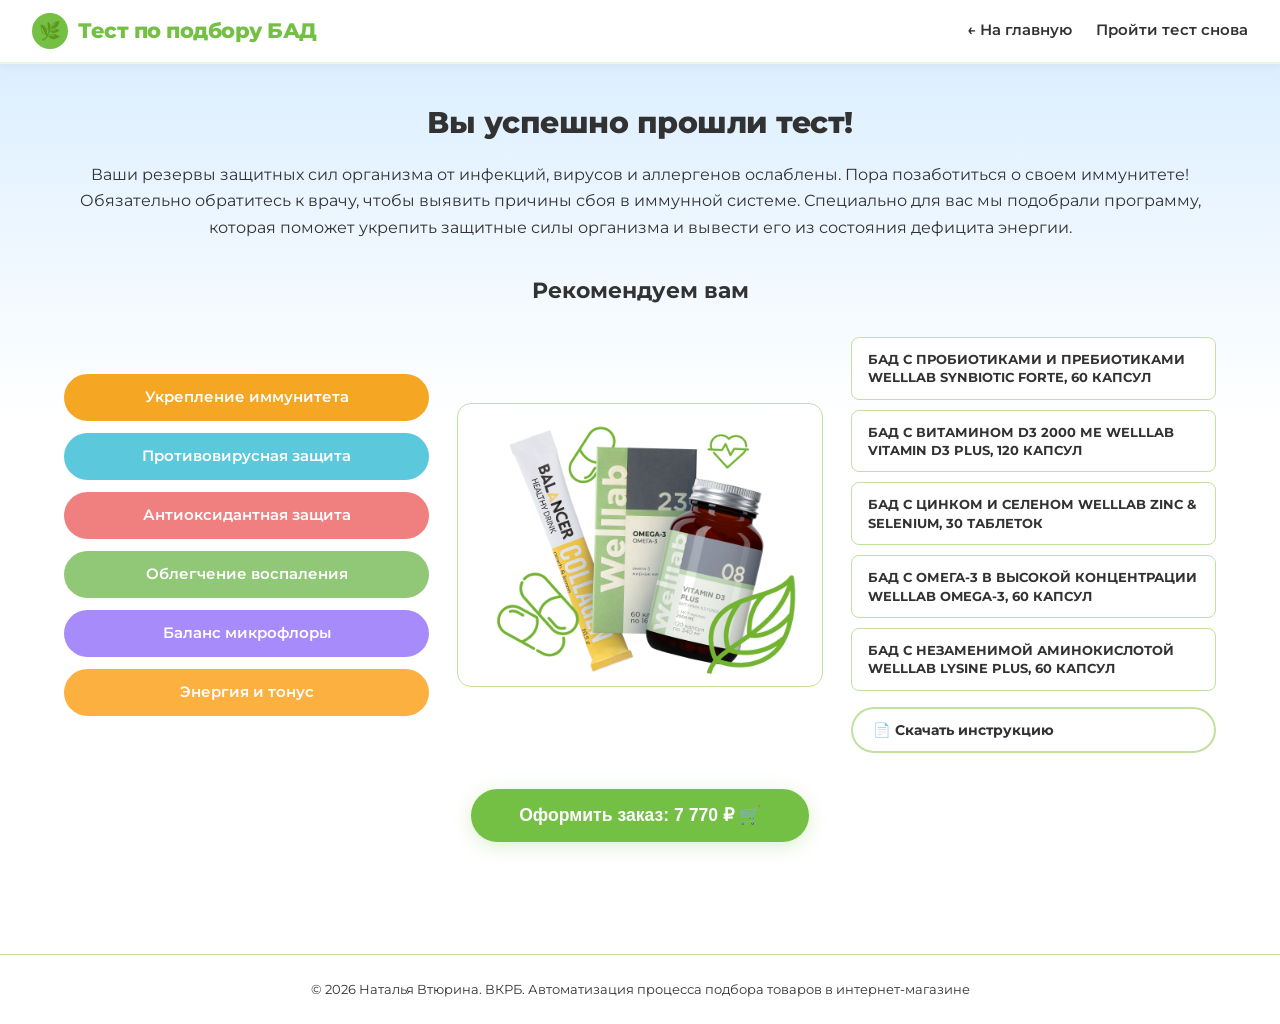
==== commit 2e8ff8fe: "Финальная версия" ====
--- a/result.html
+++ b/result.html
@@ -9,6 +9,13 @@
   <link href="https://fonts.googleapis.com/css2?family=Montserrat:wght@400;500;600;700;800;900&display=swap" rel="stylesheet"/>
   <link rel="stylesheet" href="styles.css"/>
   <style>
+    body {
+      background: linear-gradient(to bottom, #d6ecff 0%, #ffffff 100%) no-repeat;
+      background-size: 100% 420px;
+    }
+    .result-hero {
+      margin-bottom: 32px;
+    }
     .result-grid {
       display: grid;
       grid-template-columns: 1fr 1fr 1fr;
@@ -38,31 +45,26 @@
 
 <main class="main-content" style="max-width:1200px;">
 
-  <!-- TITLE -->
-  <h1 class="page-title" style="text-align:center;margin-bottom:20px;">Вы успешно прошли тест!</h1>
+  <div class="result-hero">
+    <h1 class="page-title" style="text-align:center;margin-bottom:20px;">Вы успешно прошли тест!</h1>
 
-  <!-- DESCRIPTION -->
-  <p id="result-desc" style="text-align:center;max-width:100%;margin:0 auto 32px;color:var(--text);line-height:1.7;font-size:0.97rem;">
-    На основе ваших ответов мы подобрали оптимальную программу БАД.
-  </p>
+    <p id="result-desc" style="text-align:center;max-width:100%;margin:0 auto;color:var(--text);line-height:1.7;font-size:0.97rem;">
+      На основе ваших ответов мы подобрали оптимальную программу БАД.
+    </p>
+  </div>
 
-  <!-- РЕКОМЕНДУЕМ ВАМ -->
-  <h2 style="text-align:center;font-size:1.4rem;font-weight:700;margin-bottom:28px;color:var(--text);">Рекомендуем вам</h2>
+  <h2 style="text-align:center;font-size:1.4rem;font-weight:700;margin-bottom:28px;color:#323232;">Рекомендуем вам</h2>
 
-  <!-- THREE-COLUMN -->
   <div class="result-grid">
 
-    <!-- LEFT: BENEFITS -->
     <div id="benefits-grid" style="display:flex;flex-direction:column;gap:12px;">
       <!-- Filled by JS -->
     </div>
 
-    <!-- CENTER: IMAGE -->
     <div style="border:1.5px solid var(--border);border-radius:var(--radius);overflow:hidden;">
       <img src="pictures/products-banner.png" alt="Продукты WELLLAB" style="width:100%;display:block;object-fit:cover;">
     </div>
 
-    <!-- RIGHT: PRODUCTS + DOWNLOAD -->
     <div style="display:flex;flex-direction:column;gap:12px;">
       <div id="products-grid" style="display:flex;flex-direction:column;gap:10px;">
         <!-- Filled by JS -->
@@ -74,7 +76,6 @@
 
   </div>
 
-  <!-- ORDER BUTTON -->
   <div style="text-align:center;margin-bottom:32px;">
     <button class="btn-accent" id="btn-order" onclick="placeOrder()" style="font-size:1.1rem;padding:16px 48px;border-radius:50px;">
       Оформить заказ: 0 ₽ 🛒
@@ -87,237 +88,8 @@
   © 2026 Наталья Втюрина. ВКРБ. Автоматизация процесса подбора товаров в интернет-магазине
 </footer>
 
-<script>
-// ===================== PROGRAM DATA =====================
-
-const PROGRAMS = {
-  'Иммунитет и энергия 1': {
-    emoji: '🛡️',
-    description: 'Поздравляем! Ваша иммунная система достаточно сильна, чтобы активно защищать вас от вирусов и аллергенов. Ваше отношение к укреплению физической формы и здоровому образу жизни заслуживает уважения. Чтобы поддержать потенциал защиты организма от вирусов и повысить уровень энергии, рекомендуем профилактический прием программы БАД два раза в год.',
-    benefits: [
-      'Укрепление иммунитета',
-      'Энергия и тонус',
-      'Активное восстановление',
-      'Улучшение адаптации'
-    ],
-    products: [
-      { name: 'БАД с омега-3 в высокой концентрации Welllab OMEGA-3, 60 капсул', article: '#070707', price: 2710, icon: '🐟', url: 'https://greenwayglobal.com/shop/brands/welllab/070707' },
-      { name: 'Напиток с чагой для поддержки иммунитета Welllab Element Chaga Immunity Drink, 25 таблеток', article: '#07124', price: 960, icon: '🍄', url: 'https://greenwayglobal.com/shop/brands/welllab/07124' },
-      { name: 'БАД с органическим йодом Welllab МОРСКОЙ ЙОД, 30 таблеток', article: '#070761', price: 560, icon: '🌊', url: 'https://greenwayglobal.com/shop/brands/welllab/070761' },
-      { name: 'БАД для иммунитета Welllab ImmunoHIT ACTIVE, 60 капсул', article: '#070719', price: 1440, icon: '🛡️', url: 'https://greenwayglobal.com/shop/brands/welllab/070719' },
-      { name: 'Источник магния WELLLAB MAGNESIUM & VITAMIN B6, 90 таблеток', article: '#070742', price: 1280, icon: '💊', url: 'https://greenwayglobal.com/shop/brands/welllab/070742' }
-    ]
-  },
-  'Иммунитет и энергия 2': {
-    emoji: '🛡️',
-    description: 'Ваши резервы защитных сил организма от инфекций, вирусов и аллергенов ослаблены. Пора позаботиться о своем иммунитете! Обязательно обратитесь к врачу, чтобы выявить причины сбоя в иммунной системе. Специально для вас мы подобрали программу, которая поможет укрепить защитные силы организма и вывести его из состояния дефицита энергии.',
-    benefits: [
-      'Укрепление иммунитета',
-      'Противовирусная защита',
-      'Антиоксидантная защита',
-      'Облегчение воспаления',
-      'Баланс микрофлоры',
-      'Энергия и тонус'
-    ],
-    products: [
-      { name: 'БАД с пробиотиками и пребиотиками Welllab Synbiotic Forte, 60 капсул', article: '#070736', price: 1300, icon: '🦠', url: 'https://greenwayglobal.com/shop/brands/welllab/070736' },
-      { name: 'БАД с витамином D3 2000 МЕ Welllab VITAMIN D3 PLUS, 120 капсул', article: '#070762', price: 1600, icon: '☀️', url: 'https://greenwayglobal.com/shop/brands/welllab/070762' },
-      { name: 'БАД с цинком и селеном Welllab ZINC & SELENIUM, 30 таблеток', article: '#070754', price: 560, icon: '⚡', url: 'https://greenwayglobal.com/shop/brands/welllab/070754' },
-      { name: 'БАД с омега-3 в высокой концентрации Welllab OMEGA-3, 60 капсул', article: '#070707', price: 2710, icon: '🐟', url: 'https://greenwayglobal.com/shop/brands/welllab/070707' },
-      { name: 'БАД с незаменимой аминокислотой Welllab LYSINE PLUS, 60 капсул', article: '#070714', price: 1600, icon: '💊', url: 'https://greenwayglobal.com/shop/brands/welllab/070714' }
-    ]
-  },
-  'Иммунитет и энергия 3': {
-    emoji: '🛡️',
-    description: 'Пришло время переосмыслить стиль жизни и усилить ваш иммунитет! Потенциал защиты организма от инфекций и аллергенов заметно снижен. Рекомендуем наладить режим сна и отдыха, сбалансировать питание, уменьшить влияние фактора стресса. Дополнительную поддержку вашему организму окажет специально подобранная программа БАД.',
-    benefits: [
-      'Укрепление иммунитета',
-      'Противовирусная защита',
-      'Антиоксидантная защита',
-      'Улучшение общего самочувствия'
-    ],
-    products: [
-      { name: 'БАД с омега-3 в высокой концентрации Welllab OMEGA-3, 60 капсул', article: '#070707', price: 2710, icon: '🐟', url: 'https://greenwayglobal.com/shop/brands/welllab/070707' },
-      { name: 'Природный концентрат с полипренолами Welllab liquid Prenovital, 25 мл', article: '#07058', price: 2380, icon: '✨', url: 'https://greenwayglobal.com/shop/brands/welllab-liquid/07058' },
-      { name: 'БАД с витамином D3 2000 МЕ Welllab VITAMIN D3 PLUS, 120 капсул', article: '#070762', price: 1600, icon: '☀️', url: 'https://greenwayglobal.com/shop/brands/welllab/070762' },
-      { name: 'БАД с витамином С Welllab C-COMPLEX PLUS, 60 капсул', article: '#070701', price: 1840, icon: '🍊', url: 'https://greenwayglobal.com/shop/brands/welllab/070701' }
-    ]
-  },
-  'Зрение 1': {
-    emoji: '👁️',
-    description: 'В настоящий момент у вас не выявлено серьезных проблем, но современный образ жизни оказывает значительную нагрузку на состояние зрительного аппарата. Не забывайте заботиться о зрении: регулярно посещать офтальмолога, чаще делать упражнения для глаз и давать им отдых от мониторов и гаджетов. Прием программы БАД является одной из эффективных мер профилактики по снижению остроты зрения.',
-    benefits: [
-      'Поддержание остроты зрения',
-      'Защита сетчатки глаз от фотоповреждения',
-      'Укрепление сосудов глаз',
-      'Снижение зрительного напряжения'
-    ],
-    products: [
-      { name: 'БАД с омега-3 в высокой концентрации Welllab OMEGA-3, 60 капсул', article: '#070707', price: 2710, icon: '🐟', url: 'https://greenwayglobal.com/shop/brands/welllab/070707' },
-      { name: 'БАД с незаменимой аминокислотой Welllab LYSINE PLUS, 60 капсул', article: '#070714', price: 1600, icon: '💊', url: 'https://greenwayglobal.com/shop/brands/welllab/070714' }
-    ]
-  },
-  'Зрение 2': {
-    emoji: '👁️',
-    description: 'Ваш взгляд заслуживает должной заботы! Позаботьтесь о своей остроте зрения с помощью регулярных осмотров у офтальмолога. Старайтесь придерживаться принципов правильного питания, чаще делайте упражнения для глаз, обязательно давайте глазам отдых от мониторов и гаджетов. В качестве дополнительной меры поддержки предлагаем усиленную программу БАД для зрения.',
-    benefits: [
-      'Профилактика снижения остроты зрения',
-      'Улучшение светочувствительной функции сетчатки',
-      'Улучшение состояния сосудов глаз',
-      'Снижение зрительного напряжения'
-    ],
-    products: [
-      { name: 'БАД с омега-3 в высокой концентрации Welllab OMEGA-3, 60 капсул', article: '#070707', price: 2710, icon: '🐟', url: 'https://greenwayglobal.com/shop/brands/welllab/070707' },
-      { name: 'БАД с незаменимой аминокислотой Welllab LYSINE PLUS, 60 капсул', article: '#070714', price: 1600, icon: '💊', url: 'https://greenwayglobal.com/shop/brands/welllab/070714' },
-      { name: 'БАД с дигидрокверцетином и витаминами Welllab DHQ COMPLEX, 60 капсул', article: '#070726', price: 1840, icon: '🐟', url: 'https://greenwayglobal.com/shop/brands/welllab/070726' }
-    ]
-  },
-  'Очищение организма 1': {
-    emoji: '🌀',
-    description: 'Детокс — полезная практика, которая помогает вывести из организма вредные вещества и улучшить самочувствие. У вас не выявлено выраженных признаков интоксикации организма, но вы можете своевременно пройти детокс-программу. Очень важен комплексный подход. Придерживайтесь принципов рационального и сбалансированного питания, выпивайте достаточное количество воды и не забывайте про физическую активность!',
-    benefits: [
-      'Детокс-программа',
-      'Регулярная работа кишечника',
-      'Контроль веса и аппетита',
-      'Баланс микрофлоры'
-    ],
-    products: [
-      { name: 'БАД с пробиотиками и пребиотиками Welllab Synbiotic Forte, 60 капсул', article: '#070736', price: 1300, icon: '🦠', url: 'https://greenwayglobal.com/shop/brands/welllab/070736' },
-      { name: 'Пребиотический напиток BALANCER PREBIO MIX, 10 стиков', article: '#01246', price: 1060, icon: '🌾', url: 'https://greenwayglobal.com/shop/brands/balancer/01246' },
-      { name: 'Программа БАД WELLLAB DETOX PACK', article: '#070749', price: 1920, icon: '🌿', url: 'https://greenwayglobal.com/shop/brands/welllab/070749' }
-    ]
-  },
-  'Очищение организма 2': {
-    emoji: '🌀',
-    description: 'Ваши ответы говорят о том, что организм нуждается в дополнительной поддержке. Специально подобранная программа БАД поможет активизировать процессы естественной детоксикации, улучшить общее самочувствие и вернуть организм в форму. Очень важен комплексный подход. Придерживайтесь принципов рационального и сбалансированного питания, выпивайте достаточное количество воды и не забывайте про физическую активность!',
-    benefits: [
-      'Активный детокс',
-      'Поддержка печени',
-      'Регулярная работа кишечника',
-      'Контроль веса и аппетита',
-      'Баланс микрофлоры'
-    ],
-    products: [
-      { name: 'БАД для очищения организма Welllab COLOSTRUM DETOX, 60 капсул', article: '#070729', price: 2230, icon: '🌿', url: 'https://greenwayglobal.com/shop/brands/welllab/070729' },
-      { name: 'БАД для поддержки углеводного обмена Welllab ANTISWEET CONTROL, 60 капсул', article: '#070728', price: 1920, icon: '🍃', url: 'https://greenwayglobal.com/shop/brands/welllab/070728' },
-      { name: 'БАД с пробиотиками и пребиотиками Welllab Synbiotic Forte, 60 капсул', article: '#070736', price: 1300, icon: '🦠', url: 'https://greenwayglobal.com/shop/brands/welllab/070736' },
-      { name: 'БАД с натуральными фосфолипидами Welllab LECITHIN, 60 капсул', article: '#070717', price: 990, icon: '💊', url: 'https://greenwayglobal.com/shop/brands/welllab/070717' },
-      { name: 'Напиток для контроля аппетита BALANCER BAOBAB FORTE, 10 стиков', article: '#012620', price: 1590, icon: '🌳', url: 'https://greenwayglobal.com/shop/brands/balancer/012620' }
-    ]
-  },
-  'Очищение организма 3': {
-    emoji: '🌀',
-    description: 'Рекомендуем вам пройти комплексную детоксикационную и антипаразитарную программу. Очищение организма от внутренних и внешних токсинов, а также паразитов и продуктов их жизнедеятельности, поможет уменьшить проявление аллергических реакций, укрепить иммунитет и улучшить общее самочувствие. Очень важен комплексный подход. Придерживайтесь принципов рационального и сбалансированного питания, выпивайте достаточное количество воды и не забывайте про физическую активность!',
-    benefits: [
-      'Очищение и защита от паразитов',
-      'Снижение воспалений',
-      'Поддержка печени',
-      'Повышение сопротивляемости организма к инфекциям'
-    ],
-    products: [
-      { name: 'БАД с антипаразитарным действием Welllab ANTIGELM PHYTO, 60 капсул', article: '#070700', price: 1840, icon: '🌿', url: 'https://greenwayglobal.com/shop/brands/welllab/070700' },
-      { name: 'БАД для поддержки иммунитета Welllab UNCARIA FORTE, 60 капсул', article: '#070705', price: 1920, icon: '🌿', url: 'https://greenwayglobal.com/shop/brands/welllab/070705' },
-      { name: 'БАД с противогрибковым действием Welllab FUNGISTOP PHYTO, 60 капсул', article: '#070704', price: 1920, icon: '🍃', url: 'https://greenwayglobal.com/shop/brands/welllab/070704' },
-      { name: 'БАД для антиоксидантной защиты Welllab ANTISOR ACTIVE, 60 капсул', article: '#070702', price: 1920, icon: '🌿', url: 'https://greenwayglobal.com/shop/brands/welllab/070702' }
-    ]
-  }
-};
-
-// ===================== STATE =====================
-let checkedProducts = [];
-let currentProgram = null;
-
-// ===================== INIT =====================
-function init() {
-  const raw = sessionStorage.getItem('testResult');
-  if (!raw) {
-    // Demo fallback
-    loadProgram('Иммунитет и энергия 2', 'Иммунитет и энергия');
-    return;
-  }
-
-  const result = JSON.parse(raw);
-  const prog = PROGRAMS[result.program];
-  if (!prog) {
-    loadProgram('Иммунитет и энергия 2', 'Иммунитет и энергия');
-    return;
-  }
-
-  loadProgram(result.program, result.topic);
-}
-
-function loadProgram(programKey, topic) {
-  currentProgram = programKey;
-  const prog = PROGRAMS[programKey];
-
-  // Update hero
-  document.getElementById('result-desc').textContent = prog.description;
-
-  // Benefits — цветные пилюли
-  const benefitColors = ['#F5A623','#5BC8DC','#F08080','#90C878','#A78BFA','#FBB040'];
-  const bGrid = document.getElementById('benefits-grid');
-  bGrid.innerHTML = prog.benefits.map((b, i) => `
-    <div style="
-      background:${benefitColors[i % benefitColors.length]};
-      color:#fff;
-      font-weight:600;
-      font-size:0.92rem;
-      text-align:center;
-      padding:14px 18px;
-      border-radius:50px;
-      line-height:1.3;
-    ">${b}</div>
-  `).join('');
-
-  // Products — текстовые блоки
-  const pGrid = document.getElementById('products-grid');
-  pGrid.innerHTML = prog.products.map(p => {
-    const inner = `<div style="
-      background:var(--white);
-      border:1.5px solid var(--border);
-      border-radius:var(--radius-sm);
-      padding:12px 16px;
-      font-size:0.82rem;
-      font-weight:700;
-      color:var(--text);
-      text-transform:uppercase;
-      line-height:1.4;
-    ">${p.name}</div>`;
-    return p.url
-      ? `<a href="${p.url}" target="_blank" style="text-decoration:none;">${inner}</a>`
-      : inner;
-  }).join('');
-
-  // Instruction file
-  const instructionFiles = {
-    'Иммунитет и энергия 1': 'insructions/ИММУНИТЕТ и ЭНЕРГИЯ 1.pdf',
-    'Иммунитет и энергия 2': 'insructions/ИММУНИТЕТ и ЭНЕРГИЯ 2.pdf',
-    'Иммунитет и энергия 3': 'insructions/ИММУНИТЕТ и ЭНЕРГИЯ 3.pdf',
-    'Зрение 1':               'insructions/ЗРЕНИЕ 1.pdf',
-    'Зрение 2':               'insructions/ЗРЕНИЕ 2.pdf',
-    'Очищение организма 1':   'insructions/ОЧИЩЕНИЕ 1.pdf',
-    'Очищение организма 2':   'insructions/ОЧИЩЕНИЕ 2.pdf',
-    'Очищение организма 3':   'insructions/ОЧИЩЕНИЕ 3.pdf',
-  };
-  const pdfBtn = document.getElementById('btn-pdf');
-  pdfBtn.href = instructionFiles[programKey] || '#';
-  pdfBtn.target = '_blank';
-  pdfBtn.removeAttribute('download');
-
-  // Total in button
-  const total = prog.products.reduce((sum, p) => sum + p.price, 0);
-  document.getElementById('btn-order').textContent = `Оформить заказ: ${total.toLocaleString('ru-RU')} ₽ 🛒`;
-}
-
-function placeOrder() {
-  const prog = PROGRAMS[currentProgram];
-  const names = prog.products.map(p => p.name).join(', ');
-  alert(`Заказ оформляется!\n\nТовары: ${names}\n\nВ реальном сайте здесь откроется страница оформления заказа.`);
-}
-
-// ===================== RUN =====================
-init();
-</script>
+<script src="programs-data.js"></script>
+<script src="result.js"></script>
 
 </body>
 </html>
--- a/styles.css
+++ b/styles.css
@@ -1,4 +1,3 @@
-/* ===== CSS VARIABLES ===== */
 :root {
   --green: #74c044;
   --green-dark: #5a9633;
@@ -6,10 +5,10 @@
   --green-mid: #8ecf62;
   --accent: #f0a500;
   --accent-light: #fff8e7;
-  --text: #1e3a0e;
-  --text-muted: #4a6a2e;
+  --text: #323232;
+  --text-muted: #323232;
   --border: #c2e09e;
-  --bg: #f4faf0;
+  --bg: #ffffff;
   --white: #ffffff;
   --red: #d94040;
   --red-light: #fdf0f0;
@@ -21,10 +20,11 @@
   --radius-sm: 8px;
 }
 
-/* ===== RESET & BASE ===== */
 *, *::before, *::after { box-sizing: border-box; margin: 0; padding: 0; }
 
 html { font-size: 16px; scroll-behavior: smooth; }
+
+h1, h2, h3, h4, h5, h6 { color: #323232; }
 
 body {
   font-family: 'Montserrat', 'Segoe UI', Arial, sans-serif;
@@ -84,7 +84,6 @@
 }
 .header-nav a:hover { color: var(--green); }
 
-/* ===== BREADCRUMBS ===== */
 .breadcrumbs {
   display: flex;
   align-items: center;
@@ -97,7 +96,6 @@
 .breadcrumbs a:hover { text-decoration: underline; }
 .breadcrumbs .sep { color: var(--gray-light); }
 
-/* ===== MAIN LAYOUT ===== */
 .main-content {
   flex: 1;
   max-width: 1000px;
@@ -106,7 +104,6 @@
   padding: 40px 24px 80px;
 }
 
-/* ===== WELCOME PAGE ===== */
 .welcome-hero {
   display: grid;
   grid-template-columns: 1fr 1fr;
@@ -146,7 +143,7 @@
 .page-title {
   font-size: 1.9rem;
   font-weight: 800;
-  color: var(--text);
+  color: #323232;
   line-height: 1.25;
   margin-bottom: 20px;
   letter-spacing: -0.5px;
@@ -192,7 +189,7 @@
 
 .warning-box {
   background: #fff8ee;
-  border: 1.5px solid #ff9900;
+  border: none;
   border-radius: var(--radius-sm);
   padding: 14px 20px;
   font-size: 0.85rem;
@@ -204,7 +201,6 @@
 
 .warning-box strong { font-weight: 800; }
 
-/* ===== BUTTONS ===== */
 .btn-primary {
   display: inline-flex;
   align-items: center;
@@ -279,7 +275,6 @@
   transform: translateY(-1px);
 }
 
-/* ===== STEPPER ===== */
 .stepper-wrap {
   margin-bottom: 32px;
 }
@@ -364,7 +359,6 @@
   margin-bottom: 20px;
 }
 
-/* ===== INPUT FIELDS ===== */
 .input-field {
   width: 100%;
   max-width: 100%;
@@ -399,7 +393,6 @@
 
 .input-hint.visible { display: block; }
 
-/* ===== RADIO OPTIONS ===== */
 .options-list {
   display: flex;
   flex-direction: column;
@@ -457,7 +450,6 @@
   border-radius: 50%;
 }
 
-/* ===== NAV BUTTONS ===== */
 .nav-buttons {
   display: flex;
   gap: 12px;
@@ -478,35 +470,10 @@
   margin-top: 4px;
 }
 
-/* ===== RESULT PAGE ===== */
 .result-hero {
-  background: linear-gradient(135deg, var(--green) 0%, var(--green-dark) 100%);
-  border-radius: var(--radius);
-  padding: 40px;
-  color: white;
-  text-align: center;
   margin-bottom: 32px;
-  position: relative;
-  overflow: hidden;
-}
-
-.result-hero::before {
-  content: '';
-  position: absolute;
-  top: -40px; right: -40px;
-  width: 180px; height: 180px;
-  border-radius: 50%;
-  background: rgba(255,255,255,0.07);
-}
-
-.result-hero::after {
-  content: '';
-  position: absolute;
-  bottom: -60px; left: -20px;
-  width: 220px; height: 220px;
-  border-radius: 50%;
-  background: rgba(255,255,255,0.05);
-}
+}
+
 
 .result-check {
   font-size: 3.5rem;
@@ -540,7 +507,6 @@
   letter-spacing: 0.5px;
 }
 
-/* Section titles */
 .section-title {
   font-size: 1.15rem;
   font-weight: 800;
@@ -562,7 +528,6 @@
   font-size: 0.9rem;
 }
 
-/* Benefits */
 .benefits-grid {
   display: grid;
   grid-template-columns: repeat(auto-fill, minmax(200px, 1fr));
@@ -593,7 +558,6 @@
   margin-top: 4px;
 }
 
-/* Products */
 .products-grid {
   display: flex;
   flex-direction: column;
@@ -666,7 +630,6 @@
   white-space: nowrap;
 }
 
-/* CTA block */
 .cta-block {
   background: var(--white);
   border: 1.5px solid var(--border);
@@ -717,7 +680,6 @@
   color: var(--green);
 }
 
-/* ===== FOOTER ===== */
 .site-footer {
   background: var(--white);
   border-top: 1.5px solid var(--border);
@@ -727,12 +689,11 @@
   color: var(--text-muted);
 }
 
-/* ===== RESPONSIVE ===== */
 @media (max-width: 700px) {
   .welcome-hero { grid-template-columns: 1fr; }
   .question-card { padding: 24px 20px; }
   .cta-block { flex-direction: column; align-items: flex-start; }
-  .result-hero { padding: 28px 20px; }
+  .result-hero { margin-bottom: 24px; }
   .site-header { padding: 0 16px; }
   .main-content { padding: 24px 16px 60px; }
   .header-nav { display: none; }
